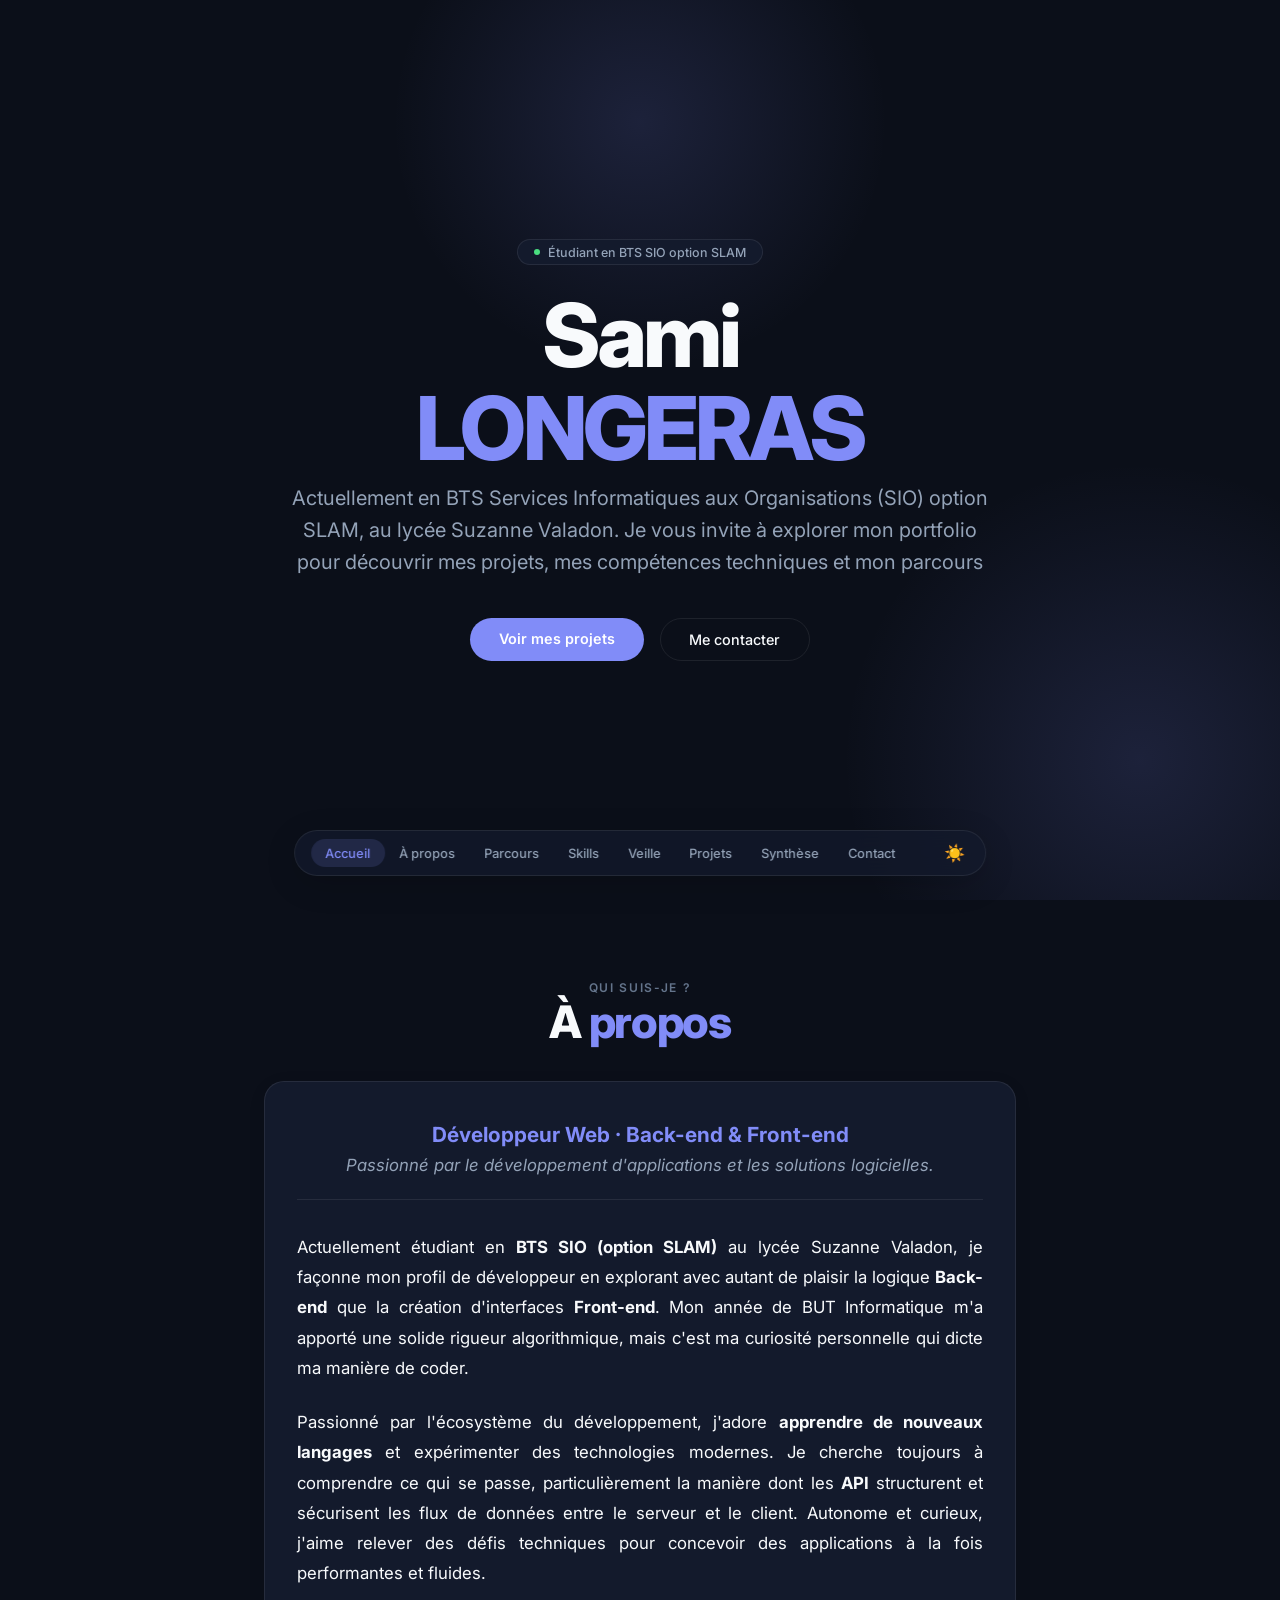
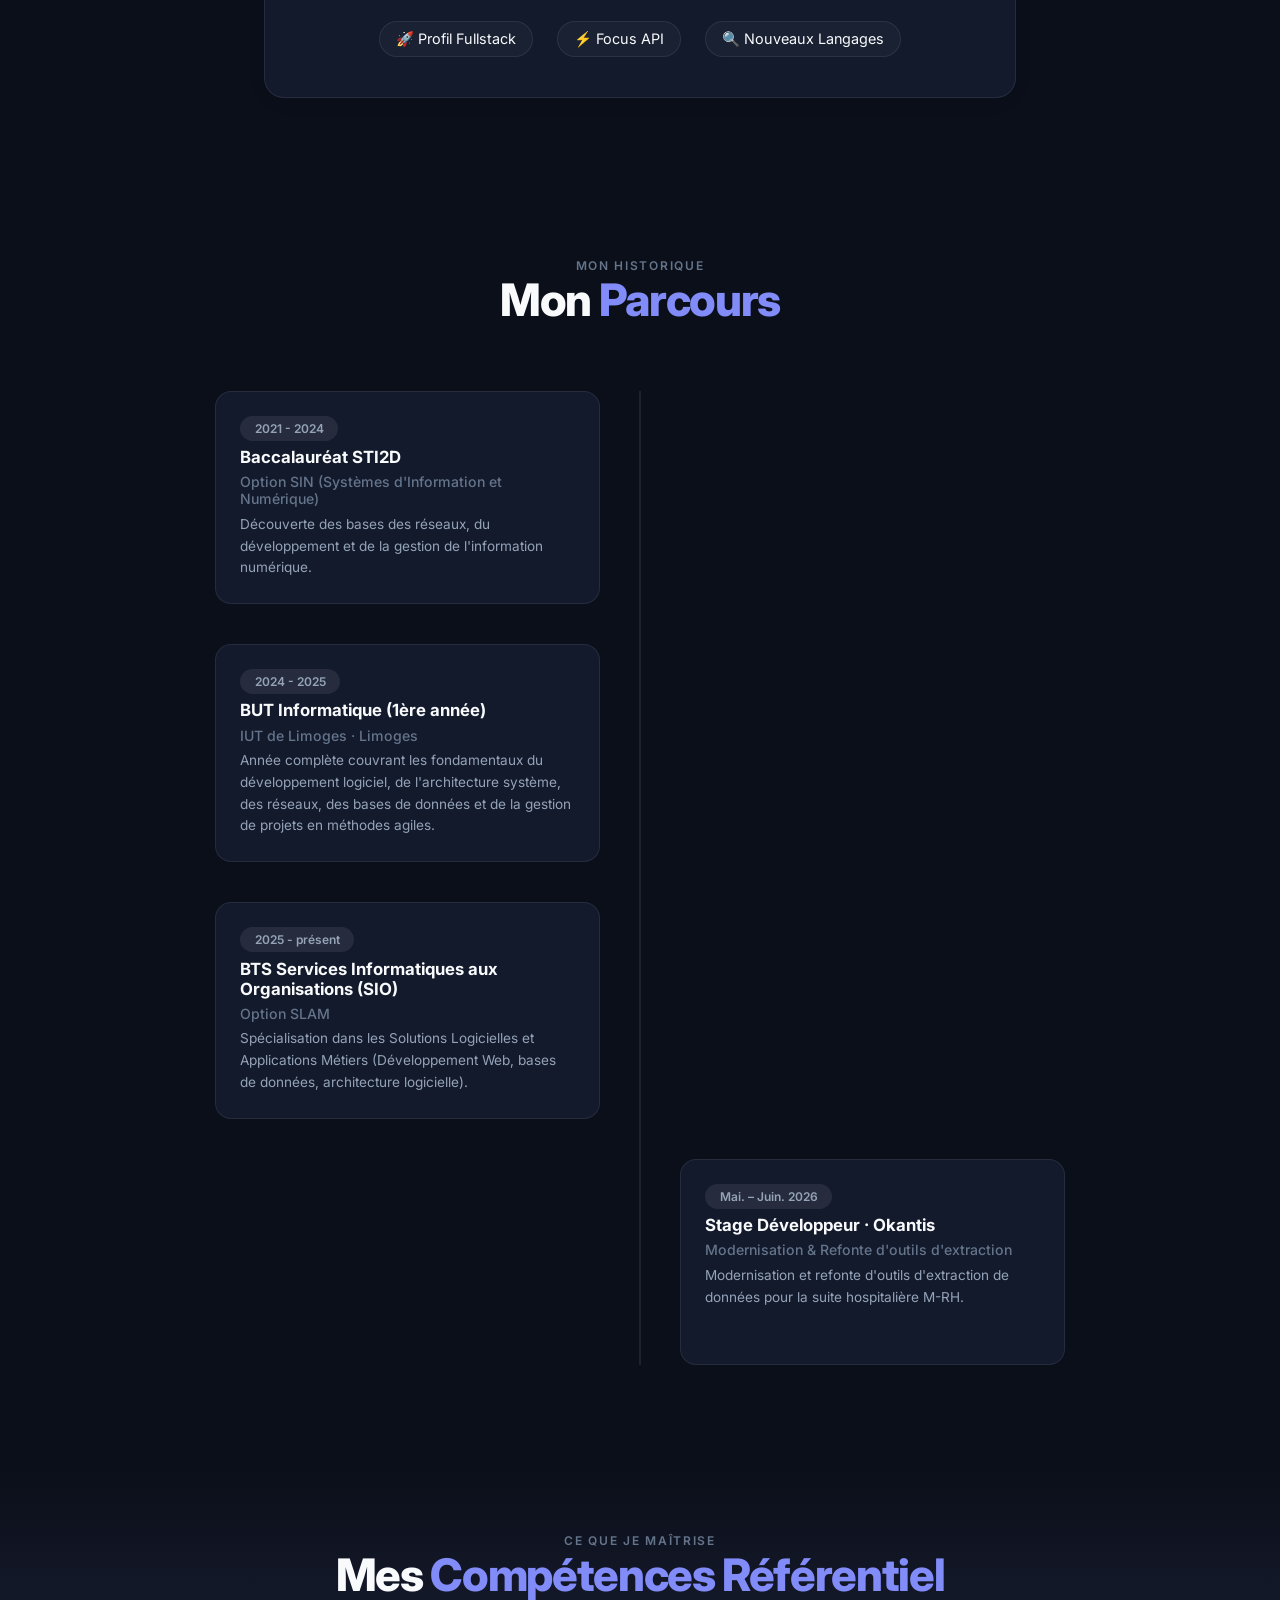
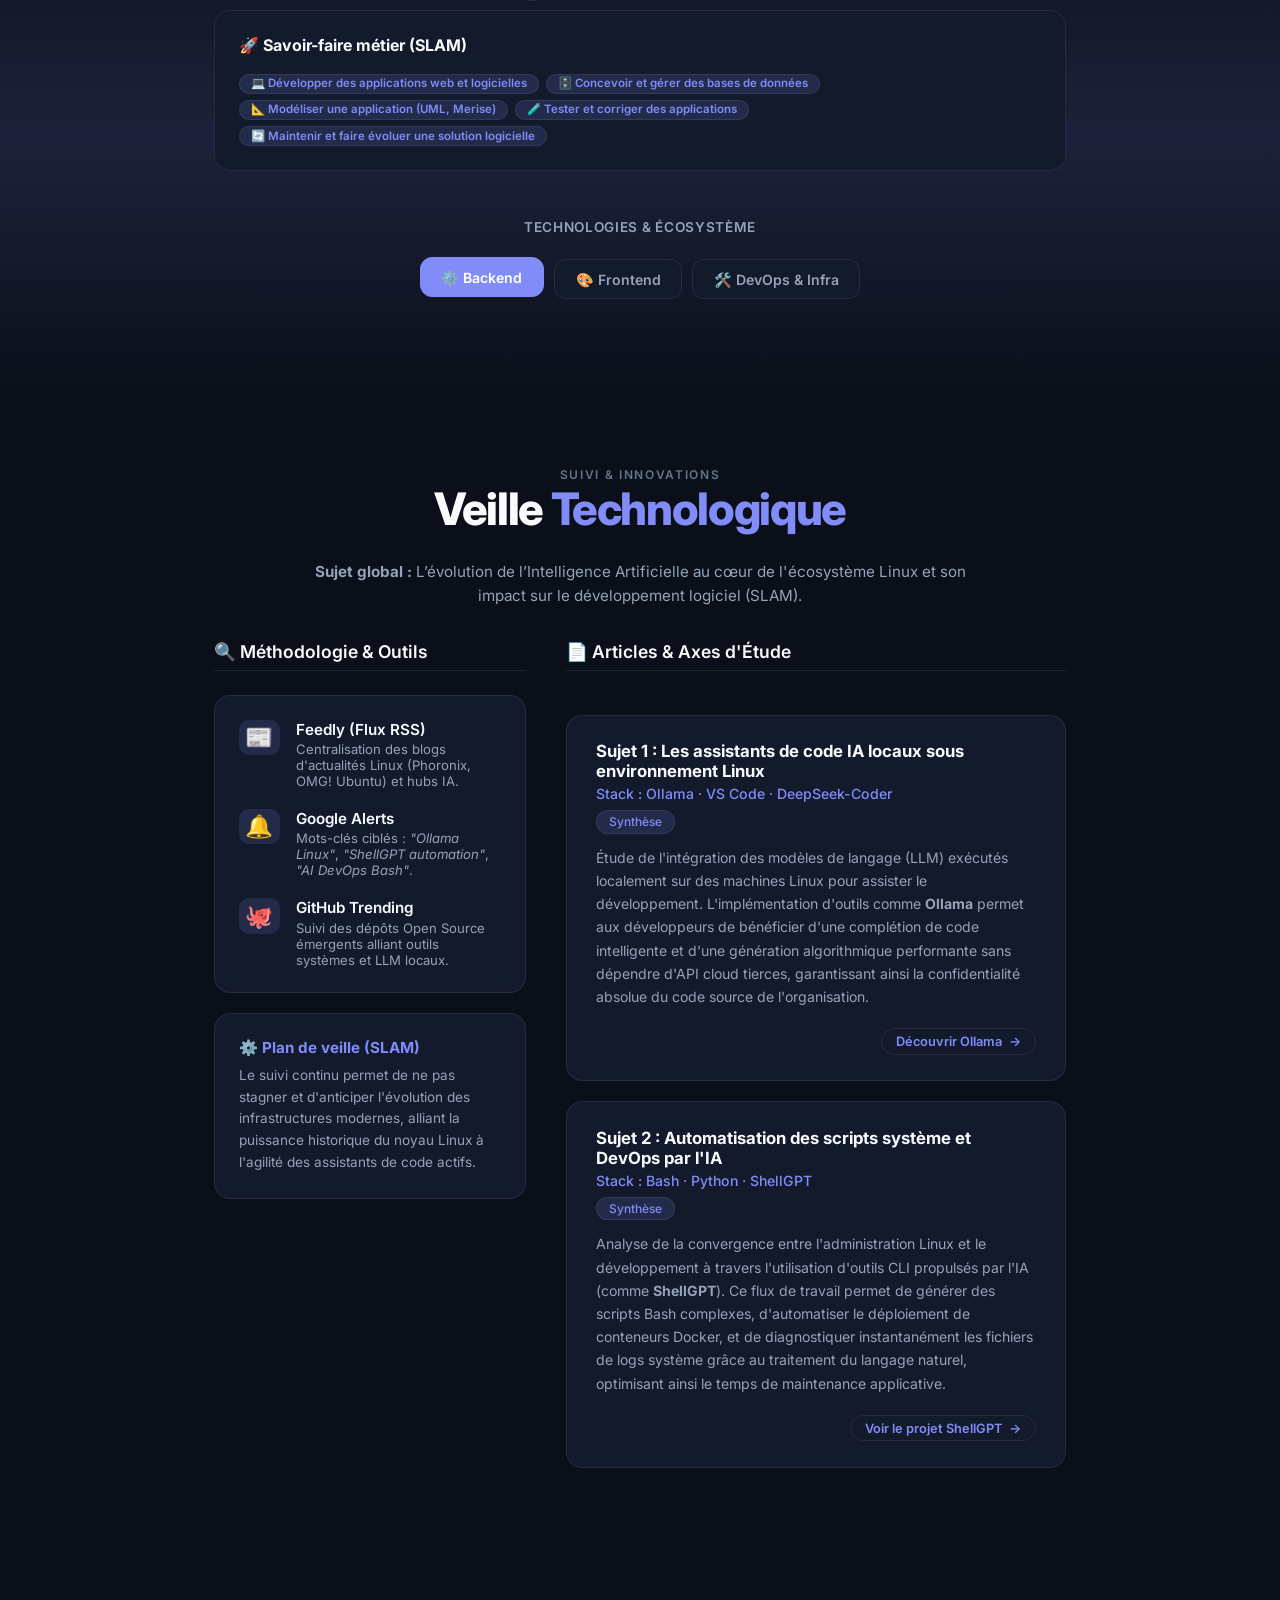
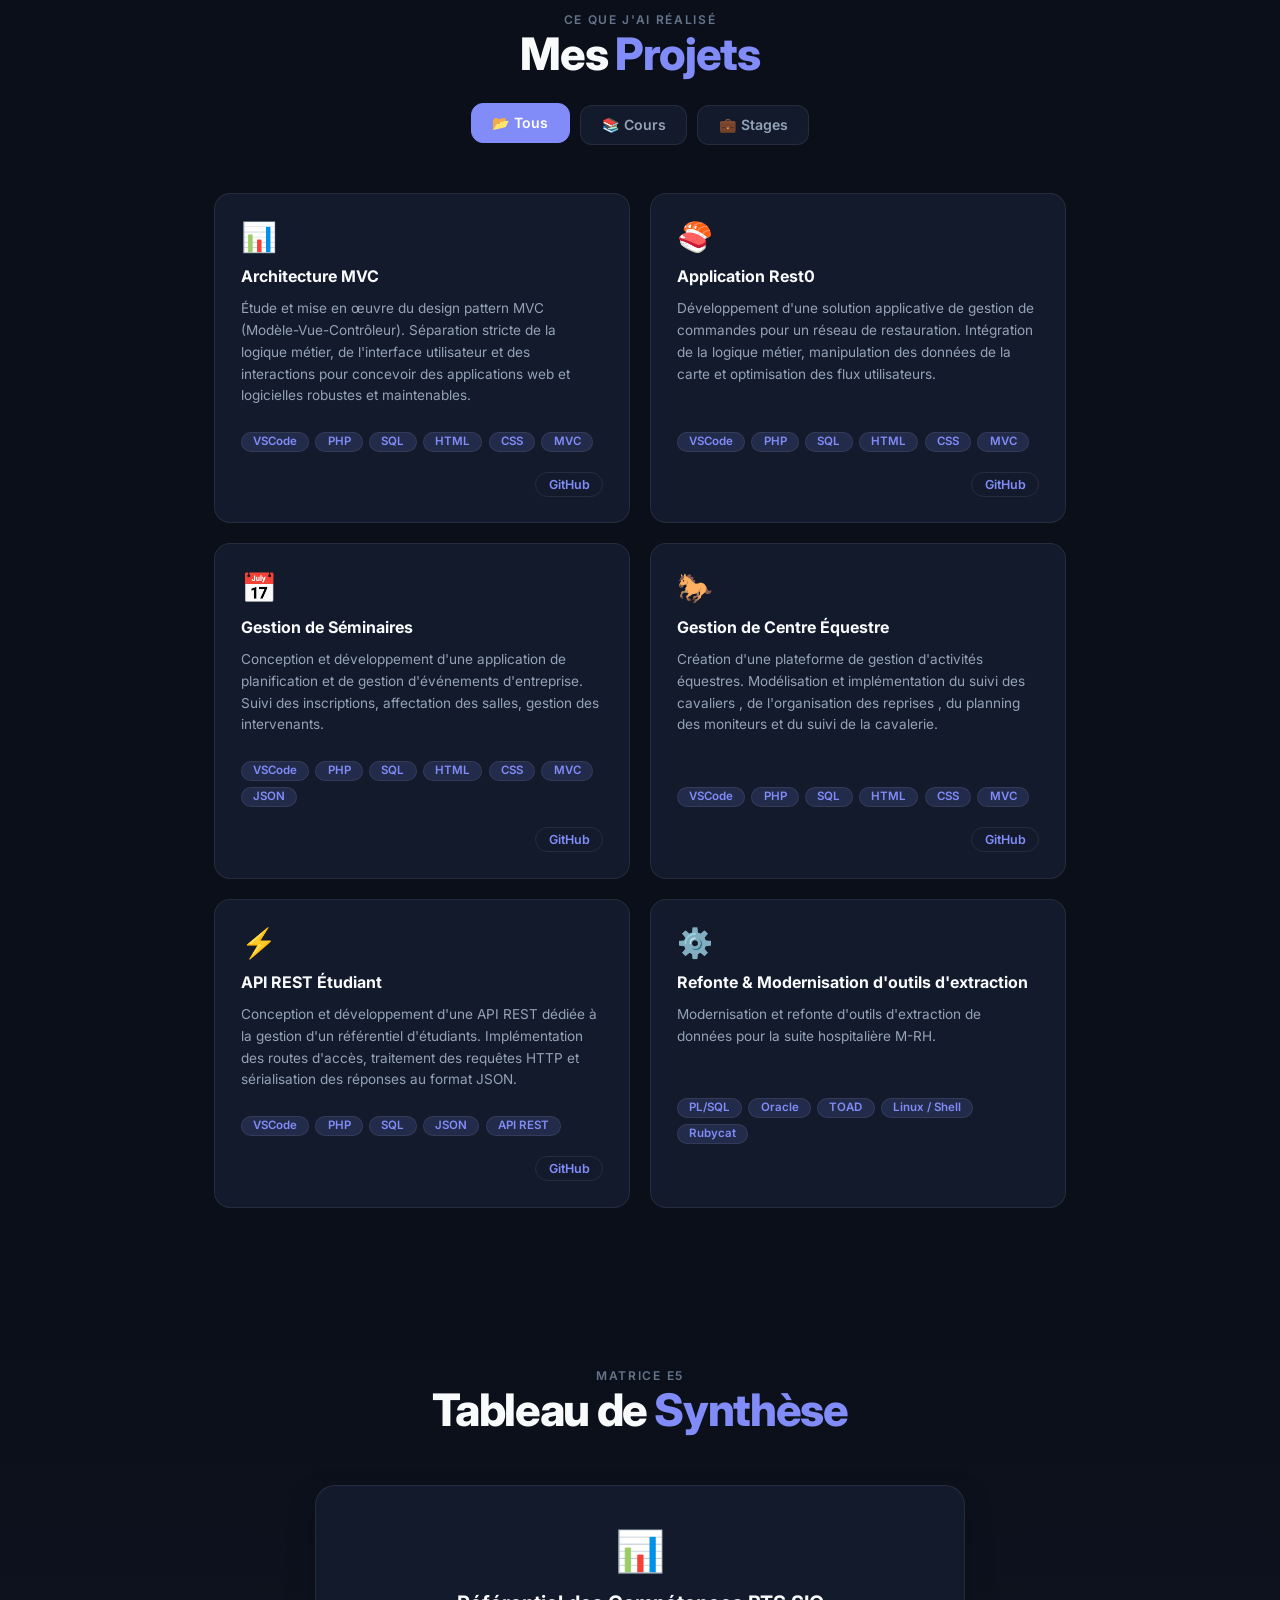
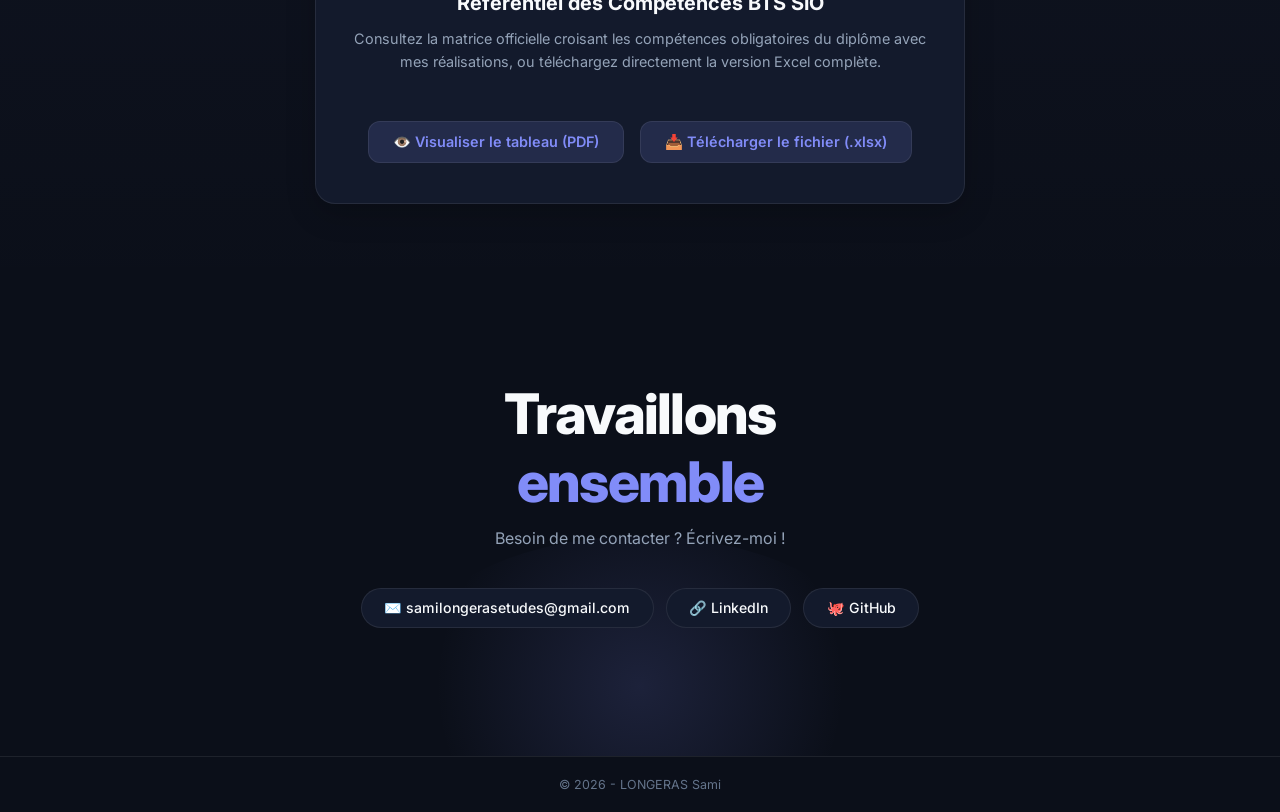
==== index.html @ f0f3eb6e "changement de l'apparence loading screen" ====
<!DOCTYPE html>
<html lang="fr">
<head>
  <meta charset="UTF-8"/>
  <meta name="viewport" content="width=device-width, initial-scale=1.0"/>
  <title>Sami LONGERAS — Portfolio</title>
  <link href="https://fonts.googleapis.com/css2?family=Inter:wght@300;400;500;600;700;800;900&display=swap" rel="stylesheet"/>
  <link rel="stylesheet" href="style.css"/>
</head>
<body>
  <div id="loading-screen">
  <div class="loader-container">
    <div class="loader-title">CHARGEMENT...</div>
    <div class="progress-bar">
      <div class="progress-fill"></div>
    </div>
  </div>
</div>

<nav id="dock">
  <a href="#accueil" class="active">Accueil</a>
  <a href="#apropos">À propos</a>
  <a href="#parcours">Parcours</a>
  <a href="#skills">Skills</a>
  <a href="#veille">Veille</a>
  <a href="#projets">Projets</a>
  <a href="#synthese">Synthèse</a>
  <a href="#contact">Contact</a>
  
  <button id="theme-toggle" onclick="toggleTheme()" title="Changer le mode de couleur">☀️</button>
</nav>

<section id="accueil">
  <div class="glow-top"></div>
  <div class="glow-bottom"></div>
  <div class="hero-inner">
    <div class="hero-badge">
      <span></span>
      Étudiant en BTS SIO option SLAM
    </div>
    <h1 class="hero-title">
      Sami<br><span class="accent">LONGERAS</span>
    </h1>
    <p class="hero-subtitle">
      Actuellement en BTS Services Informatiques aux Organisations (SIO) option SLAM, au lycée Suzanne Valadon.
      Je vous invite à explorer mon portfolio pour découvrir mes projets, mes compétences techniques et mon parcours
    </p>
    <div class="hero-btns">
      <a href="#projets" class="btn-primary">Voir mes projets</a>
      <a href="#contact" class="btn-outline">Me contacter</a>
    </div>
  </div>
</section>

<section id="apropos" class="about-section">
  <div class="max-content" style="max-width: 800px; text-align: center;"> <p class="section-eyebrow">Qui suis-je ?</p>
    <h2 class="section-heading">À <span class="accent">propos</span></h2>
    
    <div class="about-card">
      
      <div class="about-header-box">
        <h3 class="about-subtitle-main">Développeur Web · Back-end & Front-end</h3>
        <p class="about-caption">
          Passionné par le développement d'applications et les solutions logicielles.
        </p>
      </div>

      <p class="about-paragraph about-p-spacing">
        Actuellement étudiant en <strong>BTS SIO (option SLAM)</strong> au lycée Suzanne Valadon, je façonne mon profil de développeur en explorant avec autant de plaisir la logique <strong>Back-end</strong> que la création d'interfaces <strong>Front-end</strong>. Mon année de BUT Informatique m'a apporté une solide rigueur algorithmique, mais c'est ma curiosité personnelle qui dicte ma manière de coder.
      </p>
      
      <p class="about-paragraph about-p-final">
        Passionné par l'écosystème du développement, j'adore <strong>apprendre de nouveaux langages</strong> et expérimenter des technologies modernes. Je cherche toujours à comprendre ce qui se passe, particulièrement la manière dont les <strong>API</strong> structurent et sécurisent les flux de données entre le serveur et le client. Autonome et curieux, j'aime relever des défis techniques pour concevoir des applications à la fois performantes et fluides.
      </p>

      <div class="about-badge-container">
        <span class="about-custom-badge">🚀 Profil Fullstack</span>
        <span class="about-custom-badge">⚡ Focus API </span>
        <span class="about-custom-badge">🔍 Nouveaux Langages</span>
      </div>

    </div>
  </div>
</section>

<section id="parcours">
  <div class="max-content">
    <p class="section-eyebrow">Mon historique</p>
    <h2 class="section-heading">Mon <span class="accent">Parcours</span></h2>

    <div class="timeline-container">
      
      <div class="timeline-block block-scolaire">
        <div class="tl-item">
          <span class="tl-badge">2021 - 2024</span>
          <div class="tl-degree">Baccalauréat STI2D</div>
          <div class="tl-school">Option SIN (Systèmes d'Information et Numérique)</div>
          <p class="tl-desc">Découverte des bases des réseaux, du développement et de la gestion de l'information numérique.</p>
        </div>
      </div>

      <div class="timeline-block block-scolaire">
        <div class="tl-item">
          <span class="tl-badge">2024 - 2025</span>
          <div class="tl-degree">BUT Informatique (1ère année)</div>
          <div class="tl-school">IUT de Limoges · Limoges</div>
          <p class="tl-desc">Année complète couvrant les fondamentaux du développement logiciel, de l'architecture système, des réseaux, des bases de données et de la gestion de projets en méthodes agiles.</p>
        </div>
      </div>

      <div class="timeline-block block-scolaire">
        <div class="tl-item">
          <span class="tl-badge">2025 - présent</span>
          <div class="tl-degree">BTS Services Informatiques aux Organisations (SIO)</div>
          <div class="tl-school">Option SLAM</div>
          <p class="tl-desc">Spécialisation dans les Solutions Logicielles et Applications Métiers (Développement Web, bases de données, architecture logicielle).</p>
        </div>
      </div>

      <div class="timeline-block block-stage">
        <div class="tl-item" id="stage-okantis-tl">
          <span class="tl-badge">Mai. – Juin. 2026</span>
          <div class="tl-degree">Stage Développeur · Okantis</div>
          <div class="tl-school">Modernisation & Refonte d'outils d'extraction</div>
          <p class="tl-desc">Modernisation et refonte d'outils d'extraction de données pour la suite hospitalière M-RH.</p>
          <span class="tl-action-btn">Visualiser le projet <span>→</span></span>
        </div>
      </div>

    </div>
  </div>
</section>

<section id="skills">
  <div class="max-content">
    <p class="section-eyebrow">Ce que je maîtrise</p>
    <h2 class="section-heading">Mes <span class="accent">Compétences Référentiel</span></h2>

    <div style="margin-bottom: 3rem; background: var(--color-surface); border: 1px solid var(--color-border); padding: 1.5rem; border-radius: 16px;">
      <div style="font-weight: 700; font-size: 1rem; color: var(--color-text); margin-bottom: 1.2rem; display: flex; align-items: center; gap: 0.5rem;">
        🚀 Savoir-faire métier (SLAM)
      </div>
      
      <div class="tags">
        <span class="tag">💻 Développer des applications web et logicielles</span>
        <span class="tag">🗄️ Concevoir et gérer des bases de données</span>
        <span class="tag">📐 Modéliser une application (UML, Merise)</span>
        <span class="tag">🧪 Tester et corriger des applications</span>
        <span class="tag">🔄 Maintenir et faire évoluer une solution logicielle</span>
      </div>
    </div>

    <div style="text-align: center; font-weight: 600; font-size: 0.85rem; color: var(--color-text-secondary); margin-bottom: 1rem; text-transform: uppercase; letter-spacing: 0.05em;">
      Technologies & Écosystème
    </div>

    <div class="skills-tabs">
      <button class="sk-tab active" onclick="switchSkill('backend', this)">⚙️ Backend</button>
      <button class="sk-tab" onclick="switchSkill('frontend', this)">🎨 Frontend</button>
      <button class="sk-tab" onclick="switchSkill('devops', this)">🛠️ DevOps & Infra</button>
    </div>

    <div class="sk-panel active" id="sk-backend">
      <div class="sk-grid">
        <div class="sk-card">
          <div class="sk-icon">🐘</div>
          <div class="sk-name">PHP</div>
          <div class="sk-desc">Développement côté serveur, scripts web</div>
        </div>
        <div class="sk-card">
          <div class="sk-icon">☕</div>
          <div class="sk-name">Java</div>
          <div class="sk-desc">Programmation orientée objet, applications robustes</div>
        </div>
        <div class="sk-card">
          <div class="sk-icon">🐍</div>
          <div class="sk-name">Python</div>
          <div class="sk-desc">Scripts, automatisation, data</div>
        </div>
        <div class="sk-card">
          <div class="sk-icon">🟨</div>
          <div class="sk-name">JavaScript</div>
          <div class="sk-desc">Logique métier, API, Node.js</div>
        </div>
        <div class="sk-card">
          <div class="sk-icon">📋</div>
          <div class="sk-name">JSON</div>
          <div class="sk-desc">Échange de données, API REST</div>
        </div>
      </div>
    </div>

    <div class="sk-panel" id="sk-frontend">
      <div class="sk-grid">
        <div class="sk-card">
          <div class="sk-icon">🌐</div>
          <div class="sk-name">HTML</div>
          <div class="sk-desc">Structure sémantique des pages web</div>
        </div>
        <div class="sk-card">
          <div class="sk-icon">🎨</div>
          <div class="sk-name">CSS</div>
          <div class="sk-desc">Mise en page, animations, responsive</div>
        </div>
        <div class="sk-card">
          <div class="sk-icon">⚛️</div>
          <div class="sk-name">React</div>
          <div class="sk-desc">Composants, hooks, interfaces dynamiques</div>
        </div>
      </div>
    </div>

    <div class="sk-panel" id="sk-devops">
      <div class="sk-grid">
        <div class="sk-card">
          <div class="sk-icon">🐳</div>
          <div class="sk-name">Docker</div>
          <div class="sk-desc">Conteneurisation d'applications</div>
        </div>
        <div class="sk-card">
          <div class="sk-icon">🐙</div>
          <div class="sk-name">GitHub</div>
          <div class="sk-desc">Versioning, collaboration, CI/CD</div>
        </div>
        <div class="sk-card">
          <div class="sk-icon">🐧</div>
          <div class="sk-name">Linux</div>
          <div class="sk-desc">Administration système, ligne de commande</div>
        </div>
      </div>
    </div>

  </div>
</section>

<section id="veille">
  <div class="max-content">
    <p class="section-eyebrow">Suivi & Innovations</p>
    <h2 class="section-heading">Veille <span class="accent">Technologique</span></h2>
    
    <p class="veille-intro">
      <strong>Sujet global :</strong> L’évolution de l’Intelligence Artificielle au cœur de l'écosystème Linux et son impact sur le développement logiciel (SLAM). 
    </p>

    <div class="veille-grid">
      
      <div class="veille-sidebar">
        <div class="veille-col-title">🔍 Méthodologie & Outils</div>
        
        <div class="veille-tools-card">
          <div class="tools-list">
            <div class="tool-item">
              <span class="tool-icon">📰</span>
              <div>
                <div class="tool-name">Feedly (Flux RSS)</div>
                <div class="tool-sub">Centralisation des blogs d'actualités Linux (Phoronix, OMG! Ubuntu) et hubs IA.</div>
              </div>
            </div>
            <div class="tool-item">
              <span class="tool-icon">🔔</span>
              <div>
                <div class="tool-name">Google Alerts</div>
                <div class="tool-sub">Mots-clés ciblés : <em>"Ollama Linux"</em>, <em>"ShellGPT automation"</em>, <em>"AI DevOps Bash"</em>.</div>
              </div>
            </div>
            <div class="tool-item">
              <span class="tool-icon">🐙</span>
              <div>
                <div class="tool-name">GitHub Trending</div>
                <div class="tool-sub">Suivi des dépôts Open Source émergents alliant outils systèmes et LLM locaux.</div>
              </div>
            </div>
          </div>
        </div>

        <div class="veille-strategy-card">
          <div class="strategy-title">⚙️ Plan de veille (SLAM)</div>
          <p>Le suivi continu permet de ne pas stagner et d'anticiper l'évolution des infrastructures modernes, alliant la puissance historique du noyau Linux à l'agilité des assistants de code actifs.</p>
        </div>
      </div>

      <div class="veille-main-list">
        <div class="veille-col-title">📄 Articles & Axes d'Étude</div>

        <div class="veille-card visible">
          <div class="veille-header">
            <div>
              <div class="veille-topic">Sujet 1 : Les assistants de code IA locaux sous environnement Linux</div>
              <div class="veille-tools">Stack : Ollama · VS Code · DeepSeek-Coder</div>
            </div>
            <div class="veille-date">Synthèse</div>
          </div>
          <div class="veille-desc">
            Étude de l'intégration des modèles de langage (LLM) exécutés localement sur des machines Linux pour assister le développement. L'implémentation d'outils comme <strong>Ollama</strong> permet aux développeurs de bénéficier d'une complétion de code intelligente et d'une génération algorithmique performante sans dépendre d'API cloud tierces, garantissant ainsi la confidentialité absolue du code source de l'organisation.
          </div>
          <!-- 🔗 Lien pour Ollama -->
          <div class="veille-links">
            <a href="https://ollama.com/" target="_blank" rel="noopener noreferrer" class="veille-link">
              Découvrir Ollama <span>→</span>
            </a>
          </div>
        </div>

        <div class="veille-card visible">
          <div class="veille-header">
            <div>
              <div class="veille-topic">Sujet 2 : Automatisation des scripts système et DevOps par l'IA</div>
              <div class="veille-tools">Stack : Bash · Python · ShellGPT</div>
            </div>
            <div class="veille-date">Synthèse</div>
          </div>
          <div class="veille-desc">
            Analyse de la convergence entre l'administration Linux et le développement à travers l'utilisation d'outils CLI propulsés par l'IA (comme <strong>ShellGPT</strong>). Ce flux de travail permet de générer des scripts Bash complexes, d'automatiser le déploiement de conteneurs Docker, et de diagnostiquer instantanément les fichiers de logs système grâce au traitement du langage naturel, optimisant ainsi le temps de maintenance applicative.
          </div>
          <!-- 🔗 Lien pour ShellGPT -->
          <div class="veille-links">
            <a href="https://github.com/TheR1D/shell_gpt" target="_blank" rel="noopener noreferrer" class="veille-link">
              Voir le projet ShellGPT <span>→</span>
            </a>
          </div>
        </div>

      </div>

    </div>
  </div>
</section>

<section id="projets">
  <div class="max-content">
    <p class="section-eyebrow">Ce que j'ai réalisé</p>
    <h2 class="section-heading">Mes <span class="accent">Projets</span></h2>

    <div class="skills-tabs" style="margin-bottom: 2rem;">
      <button class="sk-tab active" onclick="filterProjects('all', this)">📂 Tous</button>
      <button class="sk-tab" onclick="filterProjects('cours', this)">📚 Cours</button>
      <button class="sk-tab" onclick="filterProjects('stage', this)">💼 Stages</button>
    </div>

    <div class="proj-grid">

      <div class="proj-card" id="projet-mvc" data-category="cours">
        <div class="proj-icon">📊</div>
        <div class="proj-name">Architecture MVC</div>
        <div class="proj-desc">Étude et mise en œuvre du design pattern MVC (Modèle-Vue-Contrôleur). Séparation stricte de la logique métier, de l'interface utilisateur et des interactions pour concevoir des applications web et logicielles robustes et maintenables.</div>
        
        <div class="tags">
          <span class="tag tag-static">VSCode</span>
          <span class="tag tag-static">PHP</span>
          <span class="tag tag-static">SQL</span>
          <span class="tag tag-static">HTML</span>
          <span class="tag tag-static">CSS</span>
          <span class="tag tag-static">MVC</span>
        </div>
        
        <div class="proj-links">
          <span class="view-detail-btn">Voir le détail <span>→</span></span>
          <a href="https://github.com/SLONG3RAS/ArchiMVC" target="_blank" class="proj-link">GitHub</a>
        </div>
      </div>

      <div class="proj-card" id="projet-rest0" data-category="cours">
        <div class="proj-icon">🍣</div>
        <h3 class="proj-name">Application Rest0</h3>
        <p class="proj-desc">
          Développement d'une solution applicative de gestion de commandes pour un réseau de restauration. Intégration de la logique métier, manipulation des données de la carte et optimisation des flux utilisateurs.
        </p>
        
        <div class="tags">
          <span class="tag tag-static">VSCode</span>
          <span class="tag tag-static">PHP</span>
          <span class="tag tag-static">SQL</span>
          <span class="tag tag-static">HTML</span>
          <span class="tag tag-static">CSS</span>
          <span class="tag tag-static">MVC</span>
        </div>
        
        <div class="proj-links">
          <span class="view-detail-btn">Voir le détail <span>→</span></span>
          <a href="https://github.com/SLONG3RAS/Rest0" target="_blank" class="proj-link">GitHub</a>
        </div>
      </div>

      <div class="proj-card" id="projet-seminaire" data-category="cours">
        <div class="proj-icon">📅</div>
        <h3 class="proj-name">Gestion de Séminaires</h3>
        <p class="proj-desc">
          Conception et développement d'une application de planification et de gestion d'événements d'entreprise. Suivi des inscriptions, affectation des salles, gestion des intervenants.
        </p>
        
        <div class="tags">
          <span class="tag tag-static">VSCode</span>
          <span class="tag tag-static">PHP</span>
          <span class="tag tag-static">SQL</span>
          <span class="tag tag-static">HTML</span>
          <span class="tag tag-static">CSS</span>
          <span class="tag tag-static">MVC</span>
          <span class="tag tag-static">JSON</span>
        </div>
        
        <div class="proj-links">
          <span class="view-detail-btn">Voir le détail <span>→</span></span>
          <a href="https://github.com/SLONG3RAS/Seminaire" target="_blank" class="proj-link">GitHub</a>
        </div>
      </div>

      <div class="proj-card" id="projet-equestre" data-category="cours">
        <div class="proj-icon">🐎</div>
        <h3 class="proj-name">Gestion de Centre Équestre</h3>
        <p class="proj-desc">
          Création d'une plateforme de gestion d'activités équestres. Modélisation et implémentation du suivi des cavaliers , de l'organisation des reprises , du planning des moniteurs et du suivi de la cavalerie.
        </p>
        
        <div class="tags">
          <span class="tag tag-static">VSCode</span>
          <span class="tag tag-static">PHP</span>
          <span class="tag tag-static">SQL</span>
          <span class="tag tag-static">HTML</span>
          <span class="tag tag-static">CSS</span>
          <span class="tag tag-static">MVC</span>
        </div>
        
        <div class="proj-links">
          <span class="view-detail-btn">Voir le détail <span>→</span></span>
          <a href="https://github.com/SLONG3RAS/Centre_Equestre" target="_blank" class="proj-link">GitHub</a>
        </div>
      </div>

      <div class="proj-card" id="projet-api" data-category="cours">
        <div class="proj-icon">⚡</div>
        <h3 class="proj-name">API REST Étudiant</h3>
        <p class="proj-desc">
          Conception et développement d'une API REST dédiée à la gestion d'un référentiel d'étudiants. Implémentation des routes d'accès, traitement des requêtes HTTP et sérialisation des réponses au format JSON.
        </p>
        
        <div class="tags">
          <span class="tag tag-static">VSCode</span>
          <span class="tag tag-static">PHP</span>
          <span class="tag tag-static">SQL</span>
          <span class="tag tag-static">JSON</span>
          <span class="tag tag-static">API REST</span>
        </div>
        
        <div class="proj-links">
          <span class="view-detail-btn">Voir le détail <span>→</span></span>
          <a href="https://github.com/SLONG3RAS/API_REST_ETUDIANT" target="_blank" class="proj-link">GitHub</a>
        </div>
      </div>

      <div class="proj-card" id="projet-okantis" data-category="stage">
        <div class="proj-icon">⚙️</div>
        <div class="proj-name">Refonte & Modernisation d'outils d'extraction</div>
        <div class="proj-desc">
          Modernisation et refonte d'outils d'extraction de données pour la suite hospitalière M-RH.
        </div>
        
        <div class="tags">
          <span class="tag tag-static">PL/SQL</span>
          <span class="tag tag-static">Oracle</span>
          <span class="tag tag-static">TOAD</span>
          <span class="tag tag-static">Linux / Shell</span>
          <span class="tag tag-static">Rubycat</span>
        </div>
        
        <div class="proj-links">
          <span class="view-detail-btn">
            Voir le détail <span>→</span>
          </span>
        </div>
      </div>

    </div>
  </div>
</section>

<section id="synthese" style="padding: 5rem 1.5rem 6rem; background: linear-gradient(to top, transparent, rgba(129,140,248,0.02), transparent);">
  <div class="max-content" style="text-align: center;">
    <p class="section-eyebrow">Matrice E5</p>
    <h2 class="section-heading">Tableau de <span class="accent">Synthèse</span></h2>
    
    <div style="background: var(--color-surface); border: 1px solid var(--color-border); padding: 2.5rem 1.5rem; border-radius: 20px; max-width: 650px; margin: 3rem auto 0; box-shadow: 0 10px 30px rgba(0,0,0,0.2);">
      <div style="font-size: 2.5rem; margin-bottom: 1rem;">📊</div>
      <h3 style="font-size: 1.25rem; font-weight: 700; color: var(--color-text); margin-bottom: 0.75rem;">Référentiel des Compétences BTS SIO</h3>
      <p style="font-size: 0.9rem; color: var(--color-text-secondary); line-height: 1.6; margin-bottom: 2rem;">
        Consultez la matrice officielle croisant les compétences obligatoires du diplôme avec mes réalisations, ou téléchargez directement la version Excel complète.
      </p>
      
      <div style="display: flex; gap: 1rem; justify-content: center; flex-wrap: wrap;">
        <button onclick="openSyntheseModal()" class="btn-doc-trigger" style="font-size: 0.9rem; padding: 0.7rem 1.5rem; border-radius: 12px; cursor: pointer;">
          👁️ Visualiser le tableau (PDF)
        </button>

        <a href="docs/tableau_de_synthese.xlsx" download="Tableau_de_synthese_E5_Sami_Longeras.xlsx" class="btn-doc-trigger" style="font-size: 0.9rem; padding: 0.7rem 1.5rem; border-radius: 12px; text-decoration: none; display: inline-flex; align-items: center; gap: 0.5rem; justify-content: center;">
          📥 Télécharger le fichier (.xlsx)
        </a>
      </div>
    </div>
  </div>
</section>

<section id="contact">
  <div class="contact-glow"></div>
  <div class="contact-inner">
    <h2 class="contact-title">Travaillons<br><span class="accent">ensemble</span></h2>
    <p class="contact-sub">Besoin de me contacter ? Écrivez-moi !</p>
    <div class="contact-links">
      <a href="mailto:samilongerasetudes@gmail.com" class="contact-link">✉️ samilongerasetudes@gmail.com</a>
      <a href="https://linkedin.com/in/[profil]" target="_blank" class="contact-link">🔗 LinkedIn</a>
      <a href="https://github.com/SLONG3RAS" target="_blank" class="contact-link">🐙 GitHub</a>
    </div>
  </div>
</section>

<footer>
  © 2026 - LONGERAS Sami
</footer>

<div id="docModal" class="modal-overlay">
  <div class="modal-container" style="max-width: 900px; width: 95%; height: 90vh; display: flex; flex-direction: column;">
    <div class="modal-header">
      <h3 id="modal-project-title">Documentation Technique</h3>
      <button class="modal-close" onclick="closeModal()">&times;</button>
    </div>
    <div class="modal-body" style="padding: 1.5rem; flex: 1; overflow-y: auto; display: flex; flex-direction: column; gap: 2rem;">
      
      <div>
        <h4 style="color: var(--color-accent); font-size: 1.1rem; margin-bottom: 0.5rem; display: flex; align-items: center; gap: 0.5rem;">🔍 Aperçu du projet</h4>
        <div style="background: rgba(255, 255, 255, 0.03); padding: 1.2rem; border-radius: 8px; border: 1px solid var(--color-border);">
          <p id="modal-project-desc" style="color: var(--color-text); line-height: 1.6; font-size: 0.95rem; margin: 0;"></p>
        </div>
      </div>

      <div style="flex: 1; display: flex; flex-direction: column; min-height: 450px;">
        <h4 style="color: var(--color-accent); font-size: 1.1rem; margin-bottom: 0.5rem; display: flex; align-items: center; gap: 0.5rem;">📄 Documentation Technique</h4>
        <div style="flex: 1; border-radius: 8px; overflow: hidden; border: 1px solid var(--color-border);">
          <iframe 
            id="modal-project-iframe"
            src="" 
            width="100%" 
            height="100%" 
            style="border: none; background: #fff;"
            title="Documentation Technique">
          </iframe>
        </div>
      </div>

    </div>
  </div>
</div>

<div id="syntheseModal" class="modal-overlay">
  <div class="modal-container" style="max-width: 1000px; width: 95%; height: 90vh; display: flex; flex-direction: column;">
    <div class="modal-header">
      <h3>Tableau de Synthèse des Compétences — Épreuve E5</h3>
      <button class="modal-close" onclick="closeSyntheseModal()">&times;</button>
    </div>
    <div class="modal-body" style="padding: 1rem; flex: 1; overflow-y: auto;">
      <div style="width: 100%; height: 100%; border-radius: 8px; overflow: hidden;">
        <iframe 
          src="docs/tableau_de_synthese.pdf" 
          width="100%" 
          height="100%" 
          style="border: none; background: #fff;"
          title="Tableau de synthèse SIO">
        </iframe>
      </div>
    </div>
  </div>
</div>

<script>
  // ── Base de données dynamique des projets ──
  const projetsData = {
    'projet-okantis': {
      title: "Modernisation & Refonte — Okantis",
      desc: "Dans le cadre de mon BTS SIO, j'ai réalisé la modernisation et la refonte d'outils d'extraction pour la suite hospitalière M-RH. J'ai migré des scripts Shell Linux historiques vers des packages PL/SQL Oracle natifs (PCK_ANU_BRIVE) afin d'optimiser la sécurité, la performance (via UTL_FILE) et la maintenance. J'ai ensuite fait évoluer la solution vers une architecture générique multi-établissements (PCK_ANU_GENERIQUE).",
      pdf: "docs/documentation_technique_okantis_v24.pdf"
    },
    'projet-mvc': {
      title: "Architecture MVC — Design Pattern",
      desc: "Étude et mise en œuvre pratique du modèle MVC. Séparation de la persistance des données, des vues générées et des routeurs logiques pour garantir la scalabilité d'une application.",
      pdf: "docs/doc_technique_mvc.pdf"
    },
    'projet-rest0': {
      title: "Application Rest0 — Chaîne de Restauration",
      desc: "Application de prise de commande et gestion de menus. Gestion des rôles, persistance CRUD dans une base de données MySQL et ergonomie de l'interface.",
      pdf: "docs/doc_technique_rest0.pdf"
    },
    'projet-seminaire': {
      title: "Gestion de Séminaires — Planification",
      desc: "Système complet de planification événementielle. Suivi dynamique des inscriptions, contrôle des chevauchements d'horaires et affectation automatisée des ressources physiques (salles).",
      pdf: "docs/doc_technique_seminaire.pdf"
    },
    'projet-equestre': {
      title: "Gestion de Centre Équestre — Plateforme Métier",
      desc: "Conception de base de données relationnelle complexe et interface de suivi pour les moniteurs, cavaliers et planning de la cavalerie.",
      pdf: "docs/doc_technique_centre_equestre.pdf"
    },
    'projet-api': {
      title: "API REST Étudiant — Architecture Back-end",
      desc: "Conception complète d'un service d'API web. Traitement normé des requêtes HTTP (GET, POST, PUT, DELETE), renvoi systématique des headers et payloads JSON.",
      pdf: "docs/doc_technique_api_rest.pdf"
    }
  };

  // ── Gestion du Switch Mode Sombre / Mode Clair ──
  function toggleTheme() {
    const currentTheme = document.documentElement.getAttribute('data-theme');
    const button = document.getElementById('theme-toggle');
    
    if (currentTheme === 'light') {
      document.documentElement.removeAttribute('data-theme');
      button.innerHTML = '☀️';
      localStorage.setItem('theme', 'dark');
    } else {
      document.documentElement.setAttribute('data-theme', 'light');
      button.innerHTML = '🌙';
      localStorage.setItem('theme', 'light');
    }
  }

  // Appliquer le thème sauvegardé au démarrage
  document.addEventListener('DOMContentLoaded', () => {
    const savedTheme = localStorage.getItem('theme');
    const button = document.getElementById('theme-toggle');
    if (savedTheme === 'light') {
      document.documentElement.setAttribute('data-theme', 'light');
      button.innerHTML = '🌙';
    } else {
      button.innerHTML = '☀️';
    }
  });

  // ── Filtrage dynamique des projets ──
  function filterProjects(category, btn) {
    if (btn) {
      btn.parentElement.querySelectorAll('.sk-tab').forEach(b => b.classList.remove('active'));
      btn.classList.add('active');
    }

    document.querySelectorAll('.proj-card').forEach(card => {
      if (category === 'all' || card.getAttribute('data-category') === category) {
        card.style.display = 'flex';
      } else {
        card.style.display = 'none';
      }
    });
  }

  // ── Écouteur global pour ouvrir la bonne modale selon la carte cliquée ──
  document.querySelectorAll('.proj-card').forEach(card => {
    card.addEventListener('click', function(e) {
      if (e.target.classList.contains('proj-link')) return;

      const idProjet = this.id;
      if (projetsData[idProjet]) {
        document.getElementById('modal-project-title').innerText = projetsData[idProjet].title;
        document.getElementById('modal-project-desc').innerHTML = projetsData[idProjet].desc;
        document.getElementById('modal-project-iframe').src = projetsData[idProjet].pdf;
        openModal();
      }
    });
  });

  // ── Gère le clic depuis le parcours : amène au projet PUIS l'ouvre ──
  const stageTimelineItem = document.getElementById('stage-okantis-tl');
  
  if (stageTimelineItem) {
    stageTimelineItem.addEventListener('click', function() {
      // 1. Affiche tous les projets pour être sûr que la carte Okantis est visible
      const tabTous = document.querySelector('.skills-tabs button[onclick*="all"]');
      if (tabTous) filterProjects('all', tabTous);

      // 2. Cible la carte du projet Okantis dans la grille
      const targetCard = document.getElementById('projet-okantis');
      if (targetCard) {
        // Scroll fluide vers la carte
        targetCard.scrollIntoView({ behavior: 'smooth', block: 'center' });
        
        // Attend la fin du scroll pour ouvrir la modale avec les bonnes infos
        let isScrolling;
        function checkScrollEnd() {
          window.clearTimeout(isScrolling);
          isScrolling = setTimeout(function() {
            window.removeEventListener('scroll', checkScrollEnd);
            document.getElementById('modal-project-title').innerText = projetsData['projet-okantis'].title;
            document.getElementById('modal-project-desc').innerHTML = projetsData['projet-okantis'].desc;
            document.getElementById('modal-project-iframe').src = projetsData['projet-okantis'].pdf;
            openModal(); 
          }, 100);
        }
        window.addEventListener('scroll', checkScrollEnd);
      }
    });
  }

  // ── Skills tabs ──
  function switchSkill(cat, btn) {
    document.querySelectorAll('.sk-panel').forEach(p => p.classList.remove('active'));
    document.querySelectorAll('.sk-tab').forEach(b => b.classList.remove('active'));
    document.getElementById('sk-' + cat).classList.add('active');
    btn.classList.add('active');
  }

  // ── Active nav on scroll ──
  const sections = document.querySelectorAll('section[id]');
  const navLinks = document.querySelectorAll('#dock a');
  const observer = new IntersectionObserver((entries) => {
    entries.forEach(e => {
      if (e.isIntersecting) {
        navLinks.forEach(l => l.classList.remove('active'));
        const link = document.querySelector(`#dock a[href="#${e.target.id}"]`);
        if (link) link.classList.add('active');
      }
    });
  }, { threshold: 0.4 });
  sections.forEach(s => observer.observe(s));

  // ── Reveal on scroll ──
  const revealEls = document.querySelectorAll('.tl-item, .veille-card, .proj-card');
  const revealObs = new IntersectionObserver((entries) => {
    entries.forEach((e) => {
      if (e.isIntersecting) {
        e.target.classList.add('visible');
        revealObs.unobserve(e.target);
      }
    });
  }, { threshold: 0.05 });
  revealEls.forEach(el => revealObs.observe(el));

  // ── Modales Open / Close ──
  function openModal() {
    document.getElementById('docModal').classList.add('active');
    document.body.style.overflow = 'hidden';
  }
  function closeModal() {
    document.getElementById('docModal').classList.remove('active');
    document.getElementById('modal-project-iframe').src = ""; // Stop le PDF en tâche de fond
    document.body.style.overflow = '';
  }
  function openSyntheseModal() {
    document.getElementById('syntheseModal').classList.add('active');
    document.body.style.overflow = 'hidden';
  }
  function closeSyntheseModal() {
    document.getElementById('syntheseModal').classList.remove('active');
    document.body.style.overflow = '';
  }

  window.onclick = function(event) {
    if (event.target === document.getElementById('docModal')) closeModal();
    if (event.target === document.getElementById('syntheseModal')) closeSyntheseModal();
  }

  window.addEventListener('load', () => {
  const loader = document.getElementById('loading-screen');
  loader.classList.add('fade-out');
  });
</script>
</body>
</html>
---- style.css ----
/* ── VARIABLES & THEMES ── */
/* ==========================================================================
   THÈME PAR DÉFAUT : SOMBRE (Dark Mode)
   ========================================================================== */
:root {
  --color-bg: #0b0f19;                  
  --color-surface: #131a2c;             
  --color-border: rgba(255, 255, 255, 0.08);
  --color-text: #f8fafc;                
  --color-text-secondary: #94a3b8;      
  --color-text-muted: #64748b;          
  
  /* Ton violet d'origine pour le mode sombre */
  --color-accent: #818cf8;              
  --color-accent-glow: rgba(129, 140, 248, 0.15); 
  
  --color-dock-bg: rgba(19, 26, 44, 0.75);
  --color-dock-border: rgba(255, 255, 255, 0.08);
  --color-iframe-bg: #1e1e2e;
}

/* ==========================================================================
   THÈME CLAIR (Light Mode) - Déclenché par le JavaScript
   ========================================================================== */
html[data-theme="light"] {
  --color-bg: #f1f5f9;                  
  --color-surface: #ffffff;             
  --color-border: rgba(0, 0, 0, 0.08);
  --color-text: #0f172a;                
  --color-text-secondary: #475569;      
  --color-text-muted: #64748b;          
  
  /* ICI : Le passage au VERT pour le mode clair 🟢 */
  --color-accent: #059669;              /* Un beau vert émeraude, très lisible sur fond blanc */
  --color-accent-glow: rgba(5, 150, 105, 0.1); /* La lueur de fond en vert translucide */
  
  --color-dock-bg: rgba(255, 255, 255, 0.8);
  --color-dock-border: rgba(0, 0, 0, 0.06);
  --color-iframe-bg: #ffffff;
}

/* ── RESET ── */
*, *::before, *::after { box-sizing: border-box; margin: 0; padding: 0; }
html { scroll-behavior: smooth; }
body {
  background: var(--color-bg);
  color: var(--color-text);
  font-family: 'Inter', sans-serif;
  overflow-x: hidden;
  min-height: 100vh;
  transition: background-color 0.3s ease, color 0.3s ease;
}

/* ── SCROLLBAR ── */
::-webkit-scrollbar { width: 5px; }
::-webkit-scrollbar-track { background: var(--color-bg); }
::-webkit-scrollbar-thumb { background: var(--color-surface); border-radius: 999px; }

/* ── NAV DOCK ── */
nav {
  position: fixed;
  bottom: 1.5rem;
  left: 50%;
  transform: translateX(-50%);
  z-index: 50;
  display: flex;
  align-items: center;
  gap: 0;
  background: var(--color-dock-bg);
  border: 1px solid var(--color-dock-border);
  border-radius: 999px;
  padding: 0.5rem 1rem;
  backdrop-filter: blur(16px);
  box-shadow: 0 8px 32px rgba(0,0,0,0.15);
  transition: background-color 0.3s, border-color 0.3s;
}
nav a {
  color: var(--color-text-secondary);
  text-decoration: none;
  font-size: 0.8rem;
  font-weight: 500;
  padding: 0.4rem 0.9rem;
  border-radius: 999px;
  transition: color .2s, background .2s;
  white-space: nowrap;
}
nav a:hover { color: var(--color-text); background: var(--color-accent-glow); }
nav a.active { color: var(--color-accent); background: var(--color-accent-glow); }

/* ── BOUTON SWITCH THÈME DANS LE DOCK ── */
#theme-toggle {
  margin-left: 2rem; 
  background: transparent;
  border: none;
  color: var(--color-text);
  font-size: 1.05rem;
  cursor: pointer;
  display: inline-flex;
  align-items: center;
  justify-content: center;
  transition: transform 0.2s cubic-bezier(0.175, 0.885, 0.32, 1.275), color 0.3s;
  padding: 0.2rem;
}
#theme-toggle:hover {
  transform: scale(1.2) rotate(15deg);
}
#theme-toggle:active {
  transform: scale(0.9);
}

/* ── SECTIONS COMMON ── */
section { position: relative; }
.max-content { max-width: 900px; margin: 0 auto; padding: 0 1.5rem; }

/* ── SECTION HEADINGS ── */
.section-eyebrow {
  text-align: center;
  font-size: 0.75rem;
  font-weight: 600;
  text-transform: uppercase;
  letter-spacing: 0.14em;
  color: var(--color-text-muted);
  transition: color 0.3s;
}
.section-heading {
  text-align: center;
  font-size: clamp(1.8rem, 4vw, 2.8rem);
  font-weight: 800;
  letter-spacing: -0.03em;
  color: var(--color-text);
  margin-bottom: 0.5rem;
  transition: color 0.3s;
}
.section-heading .accent { color: var(--color-accent); }

/* ── ACCUEIL ── */
#accueil {
  min-height: 100vh;
  display: flex;
  align-items: center;
  justify-content: center;
  text-align: center;
  padding: 0 1.5rem;
  overflow: hidden;
}
.glow-top {
  position: absolute;
  top: -8rem;
  left: 50%;
  transform: translateX(-50%);
  width: 500px; height: 500px;
  border-radius: 50%;
  background: radial-gradient(circle, var(--color-accent-glow) 0%, transparent 70%);
  pointer-events: none;
}
.glow-bottom {
  position: absolute;
  bottom: -10rem;
  right: -10rem;
  width: 600px; height: 600px;
  border-radius: 50%;
  background: radial-gradient(circle, var(--color-accent-glow) 0%, transparent 70%);
  pointer-events: none;
}
.hero-inner { position: relative; z-index: 10; max-width: 700px; }
.hero-badge {
  display: inline-flex;
  align-items: center;
  gap: 0.5rem;
  border: 1px solid var(--color-border);
  border-radius: 999px;
  padding: 0.3rem 1rem;
  font-size: 0.78rem;
  font-weight: 500;
  color: var(--color-text-secondary);
  margin-bottom: 1.5rem;
  background: var(--color-surface);
  transition: background-color 0.3s, border-color 0.3s, color 0.3s;
}
.hero-badge span {
  width: 6px; height: 6px;
  background: #4ade80;
  border-radius: 50%;
  display: inline-block;
  animation: pulse 2s infinite;
}
@keyframes pulse { 0%,100%{opacity:1} 50%{opacity:.4} }
.hero-title {
  font-size: clamp(2.8rem, 7vw, 5.5rem);
  font-weight: 800;
  letter-spacing: -0.04em;
  line-height: 1.05;
  color: var(--color-text);
  margin-bottom: 0.5rem;
  transition: color 0.3s;
}
.hero-title .accent { color: var(--color-accent); }
.hero-subtitle {
  font-size: clamp(1rem, 2.5vw, 1.25rem);
  color: var(--color-text-secondary);
  font-weight: 400;
  margin-bottom: 2.5rem;
  line-height: 1.6;
  transition: color 0.3s;
}
.hero-btns { display: flex; gap: 1rem; justify-content: center; flex-wrap: wrap; }
.btn-primary {
  background: var(--color-accent);
  color: #fff;
  border: none;
  border-radius: 999px;
  padding: 0.75rem 1.8rem;
  font-size: 0.9rem;
  font-weight: 600;
  cursor: pointer;
  text-decoration: none;
  font-family: inherit;
  transition: opacity .2s, transform .15s, background-color 0.3s;
}
.btn-primary:hover { opacity: 0.85; transform: translateY(-2px); }
.btn-outline {
  background: transparent;
  color: var(--color-text);
  border: 1px solid var(--color-border);
  border-radius: 999px;
  padding: 0.75rem 1.8rem;
  font-size: 0.9rem;
  font-weight: 500;
  cursor: pointer;
  text-decoration: none;
  font-family: inherit;
  transition: border-color .2s, transform .15s, color 0.3s, background-color 0.3s;
}
.btn-outline:hover { border-color: var(--color-accent); transform: translateY(-2px); color: var(--color-accent); }

/* ── À PROPOS ── */
.about-section {
  padding: 5rem 1.5rem;
}
.about-card {
  background: var(--color-surface);
  border: 1px solid var(--color-border);
  padding: 2.5rem 2rem;
  border-radius: 20px;
  box-shadow: 0 4px 20px rgba(0, 0, 0, 0.05);
  margin-top: 2rem;
  transition: background-color 0.3s, border-color 0.3s;
}
.about-header-box {
  margin-bottom: 2rem;
  border-bottom: 1px solid var(--color-border);
  padding-bottom: 1.5rem;
  transition: border-color 0.3s;
}
.about-subtitle-main {
  font-size: 1.3rem;
  color: var(--color-accent);
  margin-bottom: 0.5rem;
  transition: color 0.3s;
}
.about-caption {
  font-size: 1.05rem;
  color: var(--color-text-secondary);
  margin: 0;
  font-style: italic;
  transition: color 0.3s;
}
.about-paragraph {
  font-size: 1.05rem;
  color: var(--color-text);
  line-height: 1.8;
  text-align: justify;
  transition: color 0.3s;
}
.about-p-spacing {
  margin-bottom: 1.5rem;
}
.about-p-final {
  margin-bottom: 2rem;
}
.about-badge-container {
  display: flex;
  gap: 1.5rem;
  justify-content: center;
  flex-wrap: wrap;
}
.about-custom-badge {
  background: rgba(255, 255, 255, 0.03);
  border: 1px solid var(--color-border);
  padding: 0.5rem 1rem;
  border-radius: 30px;
  font-size: 0.9rem;
  color: var(--color-text);
  transition: background-color 0.3s, border-color 0.3s, color 0.3s, transform 0.2s;
  cursor: default;
}
.about-custom-badge:hover {
  border-color: var(--color-accent);
  transform: translateY(-2px);
}

/* ── PARCOURS (TIMELINE CENTRALE ASYMÉTRIQUE) ── */
#parcours { 
  padding: 5rem 1.5rem 4rem; 
}
.timeline-container {
  position: relative;
  max-width: 850px;
  margin: 4rem auto 0 auto;
}
.timeline-container::before {
  content: '';
  position: absolute;
  top: 0;
  bottom: 0;
  left: 50%;
  width: 2px;
  background: var(--color-border);
  transform: translateX(-50%);
  transition: background-color 0.3s;
}
.timeline-block {
  position: relative;
  width: 50%;
  margin-bottom: 2.5rem;
}
.block-scolaire {
  left: 0;
  padding-right: 2.5rem;
}
.block-stage {
  left: 50%;
  padding-left: 2.5rem;
}
.block-stage .tl-item {
  position: relative;
  cursor: pointer;
}
.tl-item {
  background: var(--color-surface);
  border: 1px solid var(--color-border);
  border-radius: 16px;
  padding: 1.5rem;
  display: flex;
  flex-direction: column;
  gap: 0.4rem;
  transition: border-color .25s, transform .25s, background-color 0.3s;
  opacity: 0;
  transform: translateY(20px);
}
.tl-item.visible { 
  opacity: 1; 
  transform: translateY(0); 
  transition: opacity .5s ease, transform .5s ease, border-color .25s, background-color 0.3s; 
}
.tl-item:hover { 
  border-color: var(--color-accent); 
  transform: translateY(-3px); 
}
.tl-degree { 
  font-weight: 700; 
  font-size: 1.05rem; 
  color: var(--color-text); 
  transition: color 0.3s; 
}
.tl-school { 
  font-size: 0.88rem; 
  color: var(--color-text-muted); 
  font-weight: 500; 
  transition: color 0.3s; 
}
.tl-desc { 
  font-size: 0.85rem; 
  color: var(--color-text-secondary); 
  line-height: 1.6; 
  transition: color 0.3s; 
}
.tl-action-btn {
  color: var(--color-accent);
  text-decoration: none;
  font-weight: 600;
  font-size: 0.88rem;
  display: inline-flex;
  align-items: center;
  gap: 0.4rem;
  margin-top: 0.5rem;
  align-self: flex-start;
  opacity: 0;
  visibility: hidden;
  transform: translateX(-5px); 
  transition: opacity 0.25s ease, transform 0.25s ease, visibility 0.25s ease, color 0.3s;
}
.tl-action-btn::after {
  content: "";
  position: absolute;
  top: 0; left: 0; right: 0; bottom: 0;
  z-index: 1;
}
.tl-item:hover .tl-action-btn { 
  opacity: 1; 
  visibility: visible; 
  transform: translateX(0); 
}
.tl-item:hover .tl-action-btn span { 
  transform: translateX(4px); 
}
.tl-action-btn span { 
  transition: transform 0.2s ease; 
  display: inline-block;
}
.tl-badge {
  background: var(--color-border);
  border: 1px solid transparent;
  color: var(--color-text-secondary);
  border-radius: 999px;
  font-size: 0.75rem;
  font-weight: 600;
  padding: 0.25rem 0.85rem;
  white-space: nowrap;
  align-self: flex-start;
  transition: all 0.3s ease;
  text-decoration: none;
  position: relative;
  z-index: 2;
}
.tl-badge.badge-pro {
  background: var(--color-accent-glow);
  border: 1px solid var(--color-border);
  color: var(--color-accent);
}
.tl-item:hover .tl-badge.badge-pro {
  border-color: var(--color-accent);
}

/* ── POPUP / MODAL STRUCTURE ── */
.modal-overlay {
  position: fixed;
  top: 0; left: 0;
  width: 100%; height: 100%;
  background: rgba(5, 5, 8, 0.85);
  backdrop-filter: blur(8px);
  z-index: 100;
  display: flex;
  align-items: center;
  justify-content: center;
  opacity: 0;
  pointer-events: none;
  transition: opacity 0.3s ease;
}
.modal-overlay.active { opacity: 1; pointer-events: auto; }
.modal-container {
  background: var(--color-surface);
  border: 1px solid var(--color-border);
  border-radius: 20px;
  width: 90%;
  max-width: 680px;
  max-height: 85vh;
  display: flex;
  flex-direction: column;
  box-shadow: 0 20px 50px rgba(0, 0, 0, 0.3);
  transform: translateY(20px);
  transition: transform 0.3s ease, background-color 0.3s, border-color 0.3s;
}
.modal-overlay.active .modal-container { transform: translateY(0); }
.modal-header {
  padding: 1.25rem 1.5rem;
  border-bottom: 1px solid var(--color-border);
  display: flex;
  justify-content: space-between;
  align-items: center;
  transition: border-color 0.3s;
}
.modal-header h3 {
  font-size: 1.15rem;
  font-weight: 700;
  color: var(--color-text);
  transition: color 0.3s;
}
.modal-close {
  background: transparent;
  border: none;
  color: var(--color-text-secondary);
  font-size: 1.8rem;
  cursor: pointer;
  line-height: 1;
  transition: color 0.2s;
}
.modal-close:hover { color: #ef4444; }
.modal-body {
  padding: 1.5rem;
  overflow-y: auto;
  font-size: 0.9rem;
  line-height: 1.6;
  color: var(--color-text-secondary);
  transition: color 0.3s;
}

/* ── SKILLS ── */
#skills {
  padding: 4rem 1.5rem;
  background: linear-gradient(to bottom, transparent, var(--color-accent-glow), transparent);
}
.skills-tabs {
  display: flex;
  gap: 0.6rem;
  justify-content: center;
  margin: 1.5rem 0 2.5rem;
  flex-wrap: wrap;
}
.sk-tab {
  display: flex;
  align-items: center;
  gap: 0.4rem;
  font-size: 0.88rem;
  font-weight: 600;
  color: var(--color-text-secondary);
  background: var(--color-surface);
  border: 1px solid var(--color-border);
  border-radius: 12px;
  padding: 0.65rem 1.3rem;
  cursor: pointer;
  font-family: inherit;
  transition: color .2s, border-color .2s, background .2s, transform .15s;
}
.sk-tab:hover { color: var(--color-text); border-color: var(--color-accent); transform: translateY(-2px); }
.sk-tab.active {
  color: #fff !important;
  border-color: var(--color-accent);
  background: var(--color-accent);
  transform: translateY(-2px);
}
.sk-panel { display: none; animation: fadeUp .35s ease; }
.sk-panel.active { block; }
@keyframes fadeUp { from { opacity:0; transform:translateY(14px); } to { opacity:1; transform:none; } }
.sk-grid {
  display: grid;
  grid-template-columns: repeat(auto-fill, minmax(200px, 1fr));
  gap: 1rem;
}
.sk-card {
  background: var(--color-surface);
  border: 1px solid var(--color-border);
  border-radius: 16px;
  padding: 1.4rem 1.5rem;
  display: flex;
  flex-direction: column;
  gap: 0.4rem;
  transition: border-color .2s, transform .2s, background-color 0.3s;
  cursor: default;
}
.sk-card:hover { border-color: var(--color-accent); transform: translateY(-4px); }
.sk-icon { font-size: 1.8rem; margin-bottom: 0.2rem; }
.sk-name { font-weight: 700; font-size: 1rem; color: var(--color-text); transition: color 0.3s; }
.sk-desc { font-size: 0.82rem; color: var(--color-text-secondary); line-height: 1.5; transition: color 0.3s; }

/* ── VEILLE TECHNOLOGIQUE ── */
#veille { padding: 4rem 1.5rem 5rem; }
.veille-intro {
  text-align: center;
  font-size: 0.95rem;
  color: var(--color-text-secondary);
  line-height: 1.6;
  max-width: 700px;
  margin: 1.5rem auto 2rem;
  transition: color 0.3s;
}
.veille-grid {
  display: grid;
  grid-template-columns: 1fr;
  gap: 2.5rem;
  margin-top: 2rem;
}
@media (min-width: 768px) {
  .veille-grid { grid-template-columns: 1fr 1.6fr; }
}
.veille-col-title {
  font-size: 1.1rem;
  font-weight: 600;
  color: var(--color-text);
  margin-bottom: 1.5rem;
  border-bottom: 1px solid var(--color-border);
  padding-bottom: 0.5rem;
  transition: color 0.3s, border-color 0.3s;
}
.veille-tools-card, .veille-strategy-card {
  background: var(--color-surface);
  border: 1px solid var(--color-border);
  border-radius: 16px;
  padding: 1.5rem;
  margin-bottom: 1.25rem;
  transition: background-color 0.3s, border-color 0.3s;
}
.tools-list { display: flex; flex-direction: column; gap: 1.25rem; }
.tool-item { display: flex; gap: 1rem; align-items: flex-start; }
.tool-icon {
  font-size: 1.4rem;
  background: var(--color-accent-glow);
  padding: 0.4rem;
  border-radius: 10px;
  line-height: 1;
  transition: background-color 0.3s;
}
.tool-name { font-weight: 600; font-size: 0.95rem; color: var(--color-text); transition: color 0.3s; }
.tool-sub { font-size: 0.82rem; color: var(--color-text-secondary); margin-top: 0.15rem; transition: color 0.3s; }
.strategy-title { font-weight: 700; font-size: 0.95rem; color: var(--color-accent); margin-bottom: 0.5rem; transition: color 0.3s; }
.veille-strategy-card p { font-size: 0.85rem; color: var(--color-text-secondary); line-height: 1.6; transition: color 0.3s; }
.veille-main-list { display: flex; flex-direction: column; gap: 1.25rem; }
.veille-card {
  background: var(--color-surface);
  border: 1px solid var(--color-border);
  border-radius: 16px;
  padding: 1.6rem 1.8rem;
  transition: border-color .25s, transform .25s, background-color 0.3s;
  opacity: 0;
  transform: translateY(20px);
}
.veille-card.visible { opacity: 1; transform: none; transition: opacity .5s ease, transform .5s ease, border-color .25s, background-color 0.3s; }
.veille-card:hover { border-color: var(--color-accent); transform: translateY(-3px); }
.veille-header { display: flex; justify-content: space-between; align-items: flex-start; flex-wrap: wrap; gap: 0.5rem; margin-bottom: 0.75rem; }
.veille-topic { font-weight: 700; font-size: 1.05rem; color: var(--color-text); transition: color 0.3s; }
.veille-tools { font-size: 0.88rem; color: var(--color-accent); font-weight: 500; margin-top: 0.25rem; transition: color 0.3s; }
.veille-date {
  font-size: 0.75rem;
  font-weight: 500;
  color: var(--color-accent);
  background: var(--color-accent-glow);
  border: 1px solid var(--color-border);
  border-radius: 999px;
  padding: 0.2rem 0.75rem;
  white-space: nowrap;
  transition: color 0.3s, background-color 0.3s, border-color 0.3s;
}
.veille-desc { font-size: 0.88rem; color: var(--color-text-secondary); line-height: 1.65; transition: color 0.3s; }

/* ── LIENS DANS LA VEILLE TECHNOLOGIQUE ── */
.veille-links {
  margin-top: 1.25rem;
  display: flex;
  justify-content: flex-end; /* Aligne le bouton à droite */
}

.veille-link {
  font-size: 0.8rem;
  font-weight: 600;
  color: var(--color-accent);
  text-decoration: none;
  border: 1px solid var(--color-border);
  border-radius: 999px;
  padding: 0.3rem 0.9rem;
  display: inline-flex;
  align-items: center;
  gap: 0.4rem;
  background: transparent;
  transition: background 0.2s, color 0.3s, border-color 0.3s, transform 0.2s;
  cursor: pointer;
}

.veille-link span {
  transition: transform 0.2s ease;
  display: inline-block;
}

/* Effets au survol */
.veille-link:hover {
  background: var(--color-accent-glow);
  border-color: var(--color-accent);
  color: var(--color-accent);
}

.veille-link:hover span {
  transform: translateX(3px); /* Fait bouger la petite flèche */
}

/* ── PROJETS ── */
#projets { padding: 4rem 1.5rem 5rem; }
.proj-grid {
  display: grid;
  grid-template-columns: repeat(auto-fill, minmax(280px, 1fr));
  gap: 1.25rem;
  margin-top: 3rem;
}
.proj-card {
  background: var(--color-surface);
  border: 1px solid var(--color-border);
  border-radius: 16px;
  padding: 1.6rem;
  display: flex;
  flex-direction: column;
  gap: 0.75rem;
  opacity: 0;
  transform: translateY(20px);
  position: relative;
  cursor: pointer;
  transition: opacity .5s ease, transform .5s ease, border-color .25s, background-color 0.3s;
}
.proj-card.visible { opacity: 1; transform: none; }
.proj-card:hover { border-color: var(--color-accent); transform: translateY(-4px); }
.proj-icon { font-size: 1.8rem; }
.proj-name { font-weight: 700; font-size: 1rem; color: var(--color-text); transition: color 0.3s; }
.proj-desc { font-size: 0.85rem; color: var(--color-text-secondary); line-height: 1.6; flex: 1; transition: color 0.3s; }
.proj-links { 
  display: flex; 
  justify-content: space-between;
  align-items: center;
  margin-top: 0.5rem; 
  position: static; 
}
.proj-link {
  font-size: 0.78rem;
  font-weight: 600;
  color: var(--color-accent);
  text-decoration: none;
  border: 1px solid var(--color-border);
  border-radius: 999px;
  padding: 0.25rem 0.8rem;
  transition: background .2s, color 0.3s, border-color 0.3s;
  position: relative;
  z-index: 10;
}
.proj-link:hover { background: var(--color-accent-glow); }

/* ── VIGNETTES / BADGES ── */
.tags { display: flex; flex-wrap: wrap; gap: 0.4rem; margin-top: 0.8rem; }
.tag {
  display: inline-flex;
  align-items: center;
  font-size: 0.72rem;
  font-weight: 600;
  padding: 0.2rem 0.7rem;
  border-radius: 999px;
  background: var(--color-accent-glow); 
  color: var(--color-accent); 
  border: 1px solid var(--color-border);
  line-height: 1;
  transition: all 0.2s ease, color 0.3s, background-color 0.3s;
}
.tag:hover { border-color: var(--color-accent); transform: translateY(-1px); }
.tag.tag-static { cursor: default; }
.tag.tag-static:hover { border-color: var(--color-border) !important; transform: none !important; }

/* ── STYLE DU LIEN "VOIR LE DÉTAIL" ── */
.view-detail-btn {
  color: var(--color-accent);
  text-decoration: none;
  font-weight: 600;
  font-size: 0.9rem;
  display: inline-flex;
  align-items: center;
  gap: 0.4rem;
  opacity: 0;
  visibility: hidden;
  transform: translateX(-5px); 
  transition: opacity 0.25s ease, transform 0.25s ease, visibility 0.25s ease, color 0.3s;
}
.proj-card:hover .view-detail-btn { opacity: 1; visibility: visible; transform: translateX(0); }
.proj-card:hover .view-detail-btn span { transform: translateX(4px); }
.view-detail-btn span { transition: transform 0.2s ease; }
.view-detail-btn:hover { opacity: 0.8; }

@media (max-width: 768px) {
  .view-detail-btn { opacity: 1 !important; visibility: visible !important; transform: translateX(0) !important; }
}

/* ── CONTACT ── */
#contact {
  padding: 5rem 1.5rem 8rem;
  text-align: center;
  position: relative;
  overflow: hidden;
}
.contact-glow {
  position: absolute;
  bottom: -5rem;
  left: 50%;
  transform: translateX(-50%);
  width: 500px; height: 300px;
  border-radius: 50%;
  background: radial-gradient(circle, var(--color-accent-glow) 0%, transparent 70%);
  pointer-events: none;
}
.contact-inner { position: relative; z-index: 1; max-width: 560px; margin: 0 auto; }
.contact-title {
  font-size: clamp(2rem, 5vw, 3.5rem);
  font-weight: 800;
  letter-spacing: -0.03em;
  color: var(--color-text);
  margin-bottom: 0.75rem;
  transition: color 0.3s;
}
.contact-title .accent { color: var(--color-accent); }
.contact-sub { color: var(--color-text-secondary); font-size: 1rem; margin-bottom: 2.5rem; transition: color 0.3s; }
.contact-links { display: flex; justify-content: center; flex-wrap: wrap; gap: 0.75rem; }
.contact-link {
  display: flex;
  align-items: center;
  gap: 0.5rem;
  background: var(--color-surface);
  border: 1px solid var(--color-border);
  border-radius: 999px;
  padding: 0.65rem 1.4rem;
  font-size: 0.88rem;
  font-weight: 500;
  color: var(--color-text);
  text-decoration: none;
  transition: border-color .2s, transform .15s, background-color 0.3s, color 0.3s;
}
.contact-link:hover { border-color: var(--color-accent); transform: translateY(-2px); }

/* ── FOOTER ── */
footer {
  text-align: center;
  padding: 1.25rem;
  font-size: 0.78rem;
  color: var(--color-text-muted);
  border-top: 1px solid var(--color-border);
  transition: color 0.3s, border-top-color 0.3s;
}

/* ── RESPONSIVE GENERAL & TIMELINE MOBILE ── */
@media (max-width: 768px) {
  .timeline-container::before {
    left: 16px;
    transform: none;
  }
  .timeline-block {
    width: 100%;
    left: 0 !important;
    padding-left: 2.5rem !important;
    padding-right: 0 !important;
    margin-bottom: 2rem;
  }
  .tl-action-btn { 
    opacity: 1 !important; 
    visibility: visible !important; 
    transform: translateX(0) !important; 
  }
}

@media (max-width: 600px) {
  nav a { font-size: 0.72rem; padding: 0.35rem 0.6rem; }
  #theme-toggle { margin-left: 0.75rem; }
}

/* ── BOUTON DOCUMENT TECHNIQUE ── */
.btn-doc-trigger {
  display: inline-block;
  text-decoration: none;
  margin-top: 1rem;
  background: var(--color-accent-glow);
  border: 1px solid var(--color-border);
  color: var(--color-accent);
  padding: 0.5rem 1.2rem;
  font-size: 0.8rem;
  font-weight: 600;
  border-radius: 10px;
  cursor: pointer;
  font-family: inherit;
  transition: all 0.2s ease, background-color 0.3s, color 0.3s;
}
.btn-doc-trigger:hover {
  background: var(--color-accent);
  color: #fff !important;
  text-decoration: none;
  transform: translateY(-1px);
  box-shadow: 0 4px 12px var(--color-accent-glow);
}

#modal-project-iframe {
  background: var(--color-iframe-bg) !important;
  transition: background-color 0.3s;
}

/* ── ECRAN DE CHARGEMENT (LOADER) ── */
#loading-screen {
  position: fixed;
  top: 0;
  left: 0;
  width: 100%;
  height: 100vh;
  background-color: var(--color-bg); /* Utilise la couleur de fond de ton thème */
  z-index: 9999; /* Reste au-dessus de absolument tout (même du dock) */
  display: flex;
  align-items: center;
  justify-content: center;
  transition: opacity 0.5s ease, visibility 0.5s ease; /* Effet de fondu fluide */
}

/* Le cercle animé (Spinner) */
.spinner {
  width: 50px;
  height: 50px;
  border: 4px solid var(--color-border);
  border-top-color: var(--color-accent); /* Prend le violet ou le vert selon le thème */
  border-radius: 50%;
  animation: spin 1s linear infinite;
}

/* L'animation de rotation */
@keyframes spin {
  to { transform: rotate(360deg); }
}

/* Classe de disparition lancée par le JS */
#loading-screen.fade-out {
  opacity: 0;
  visibility: hidden;
}
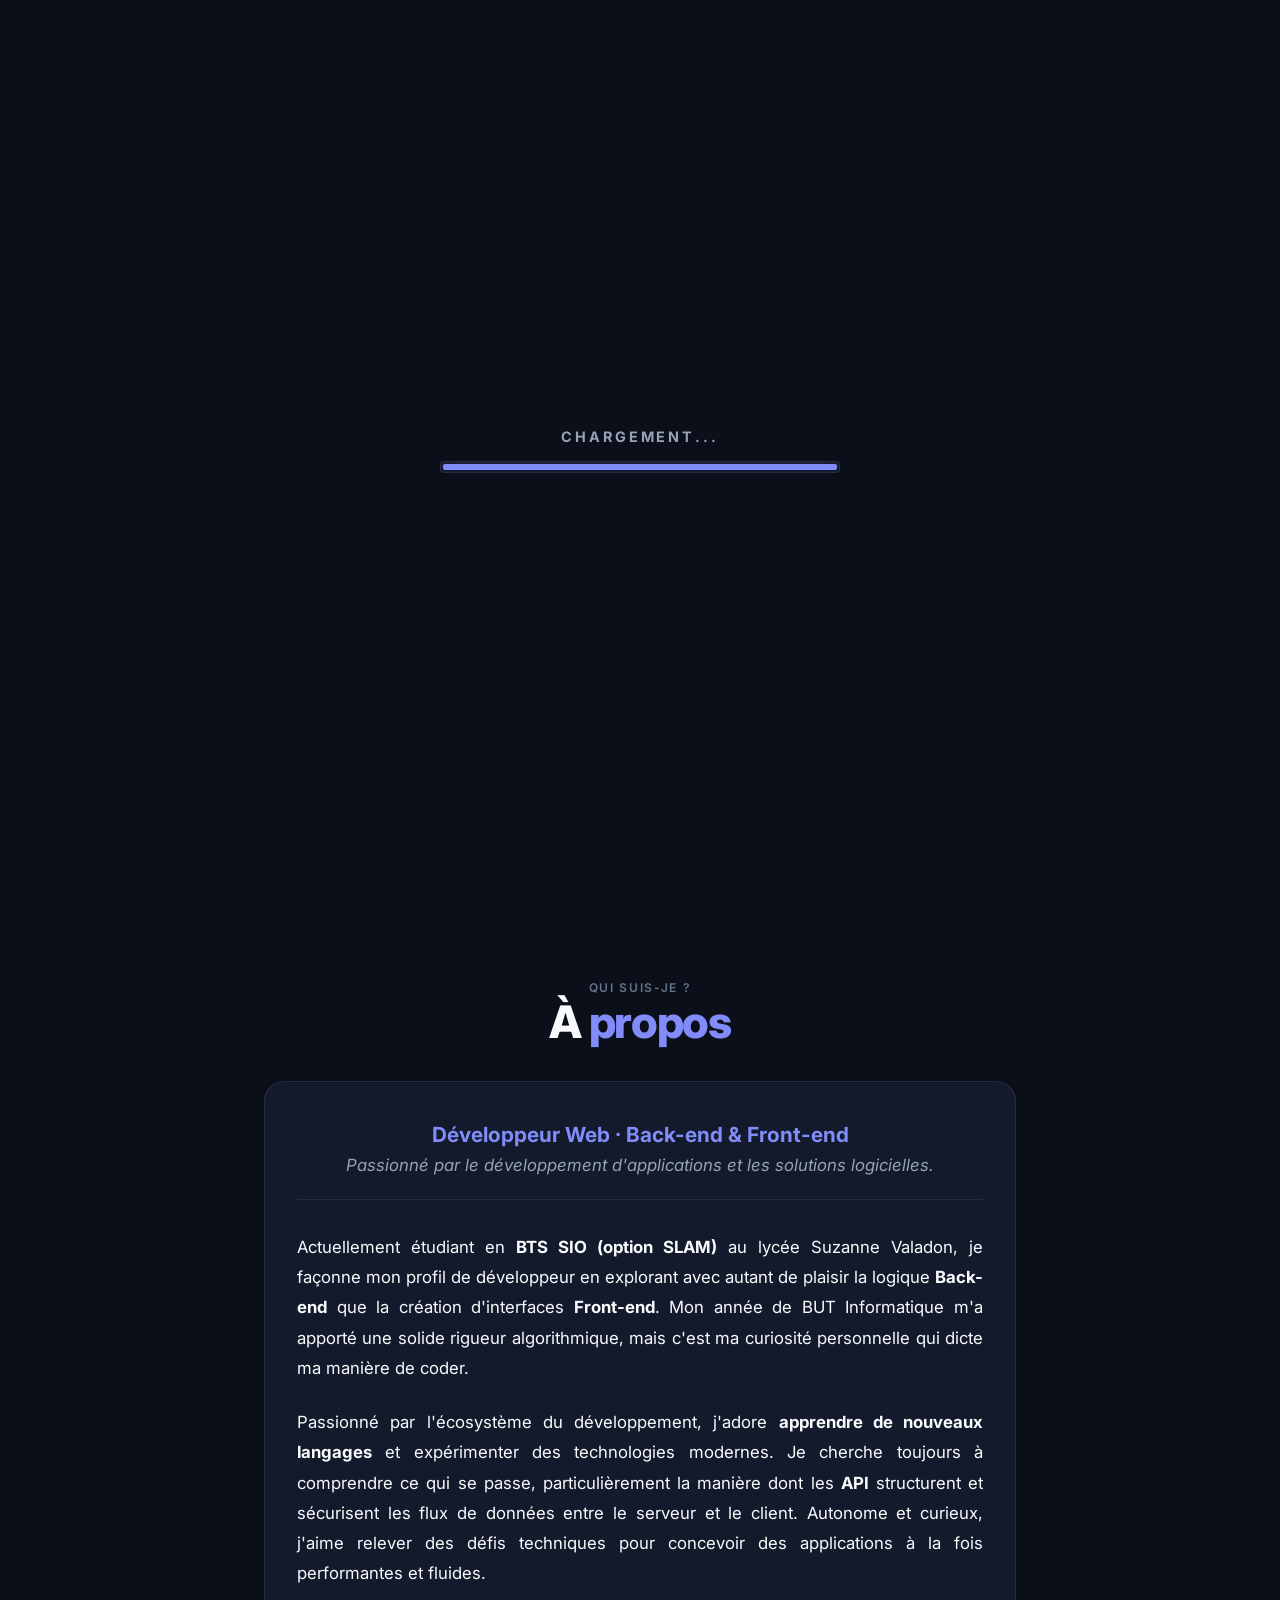
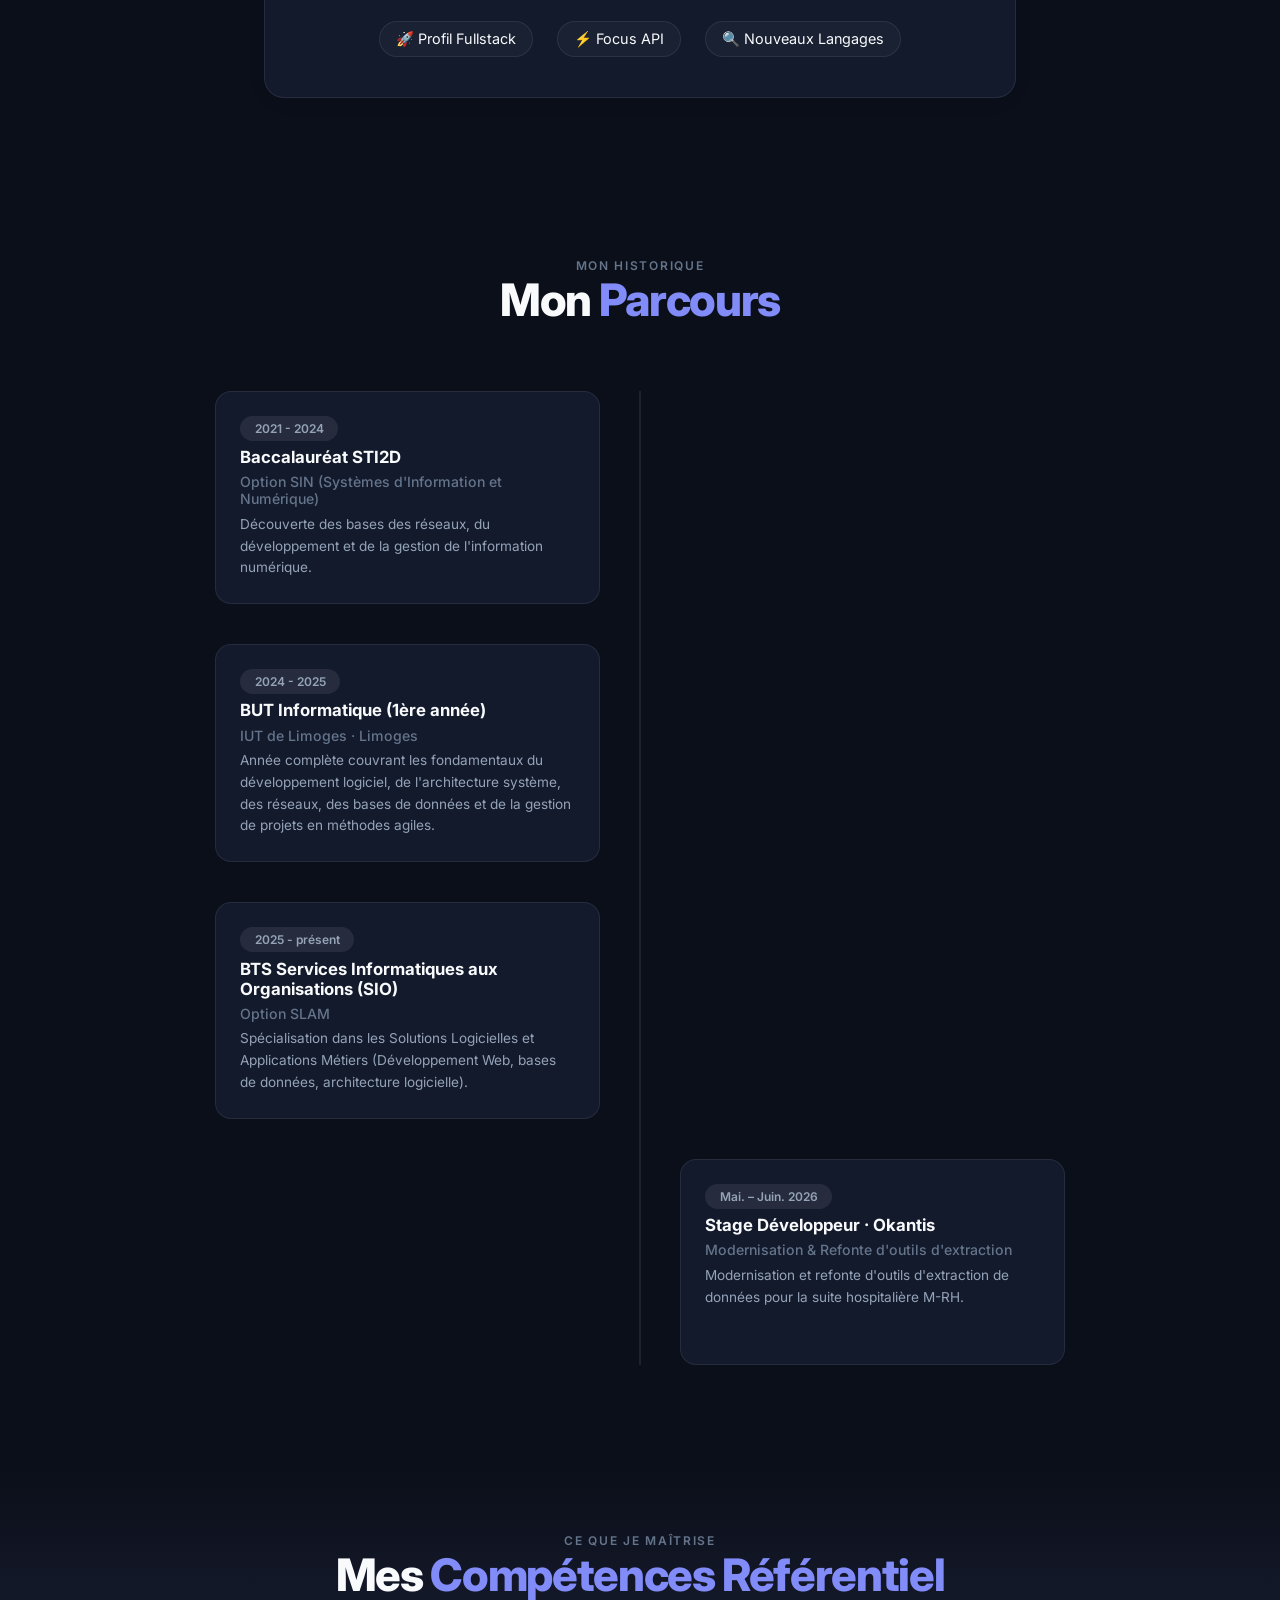
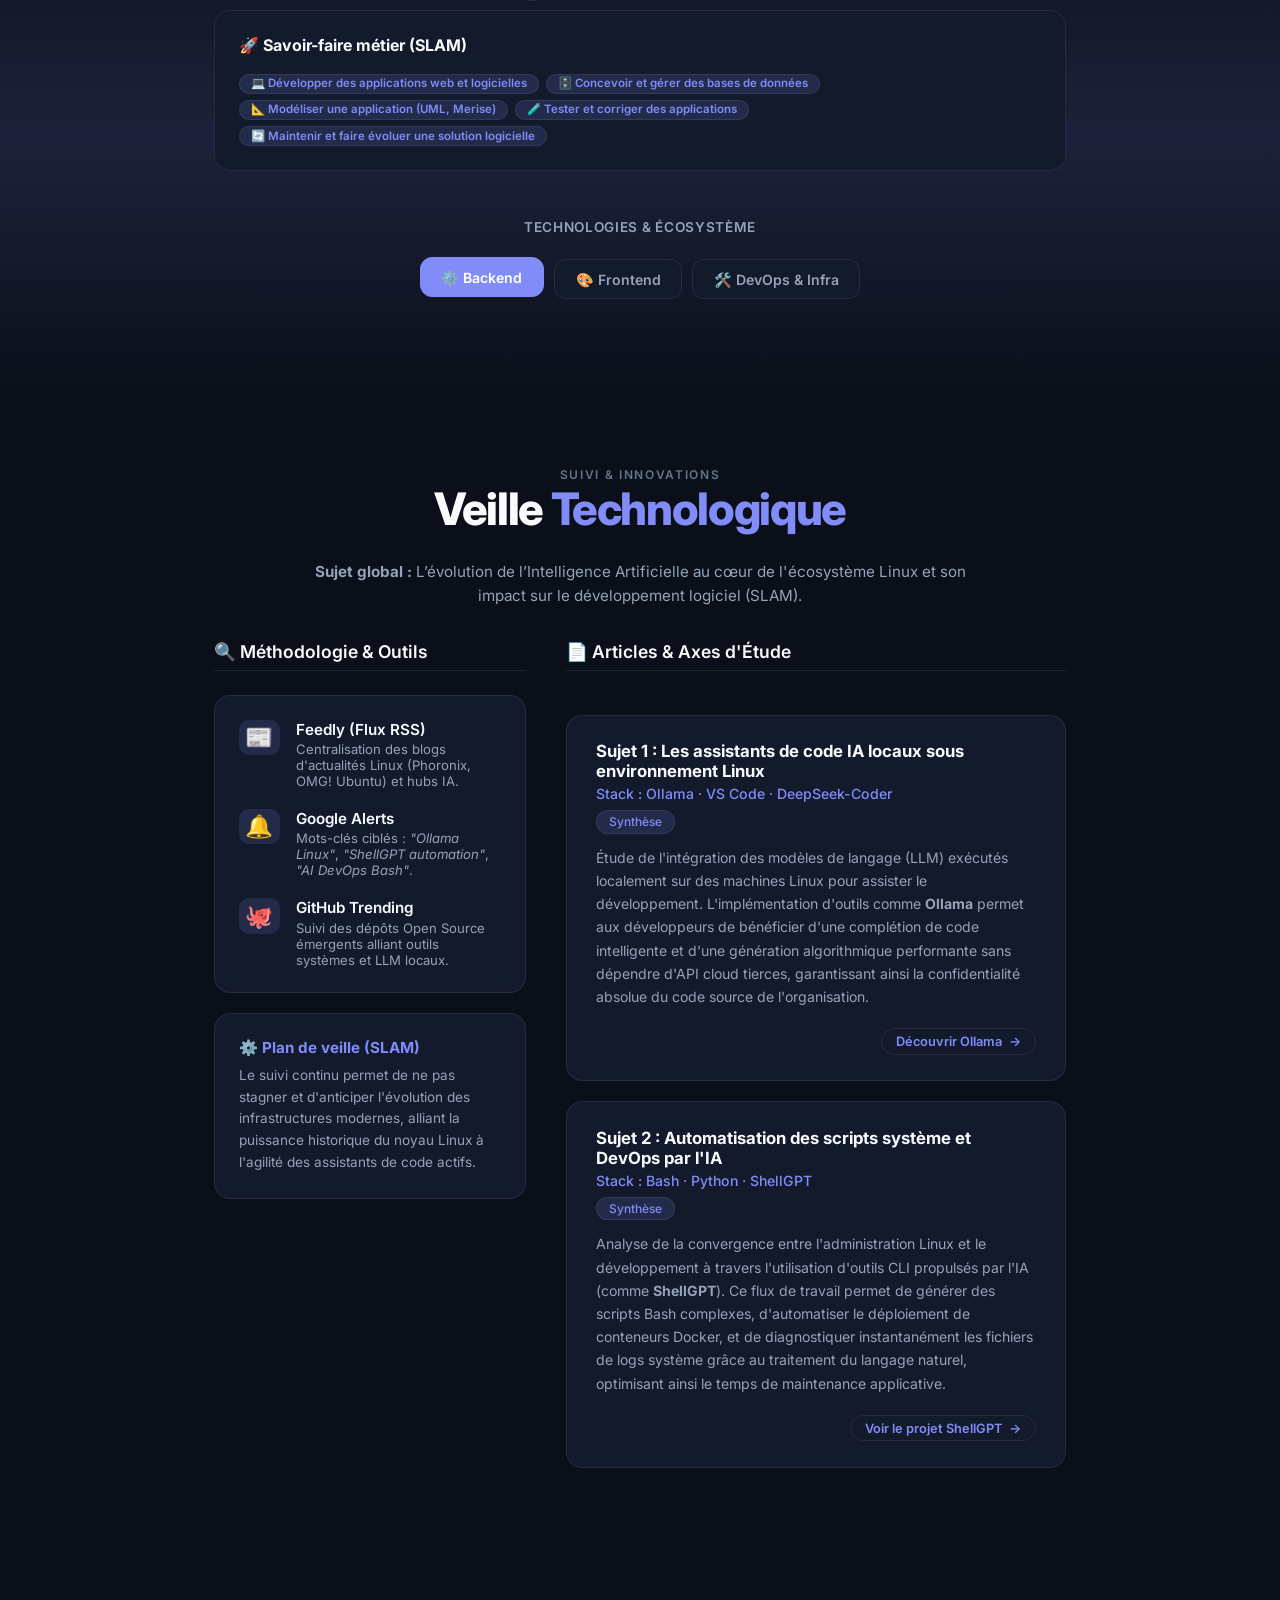
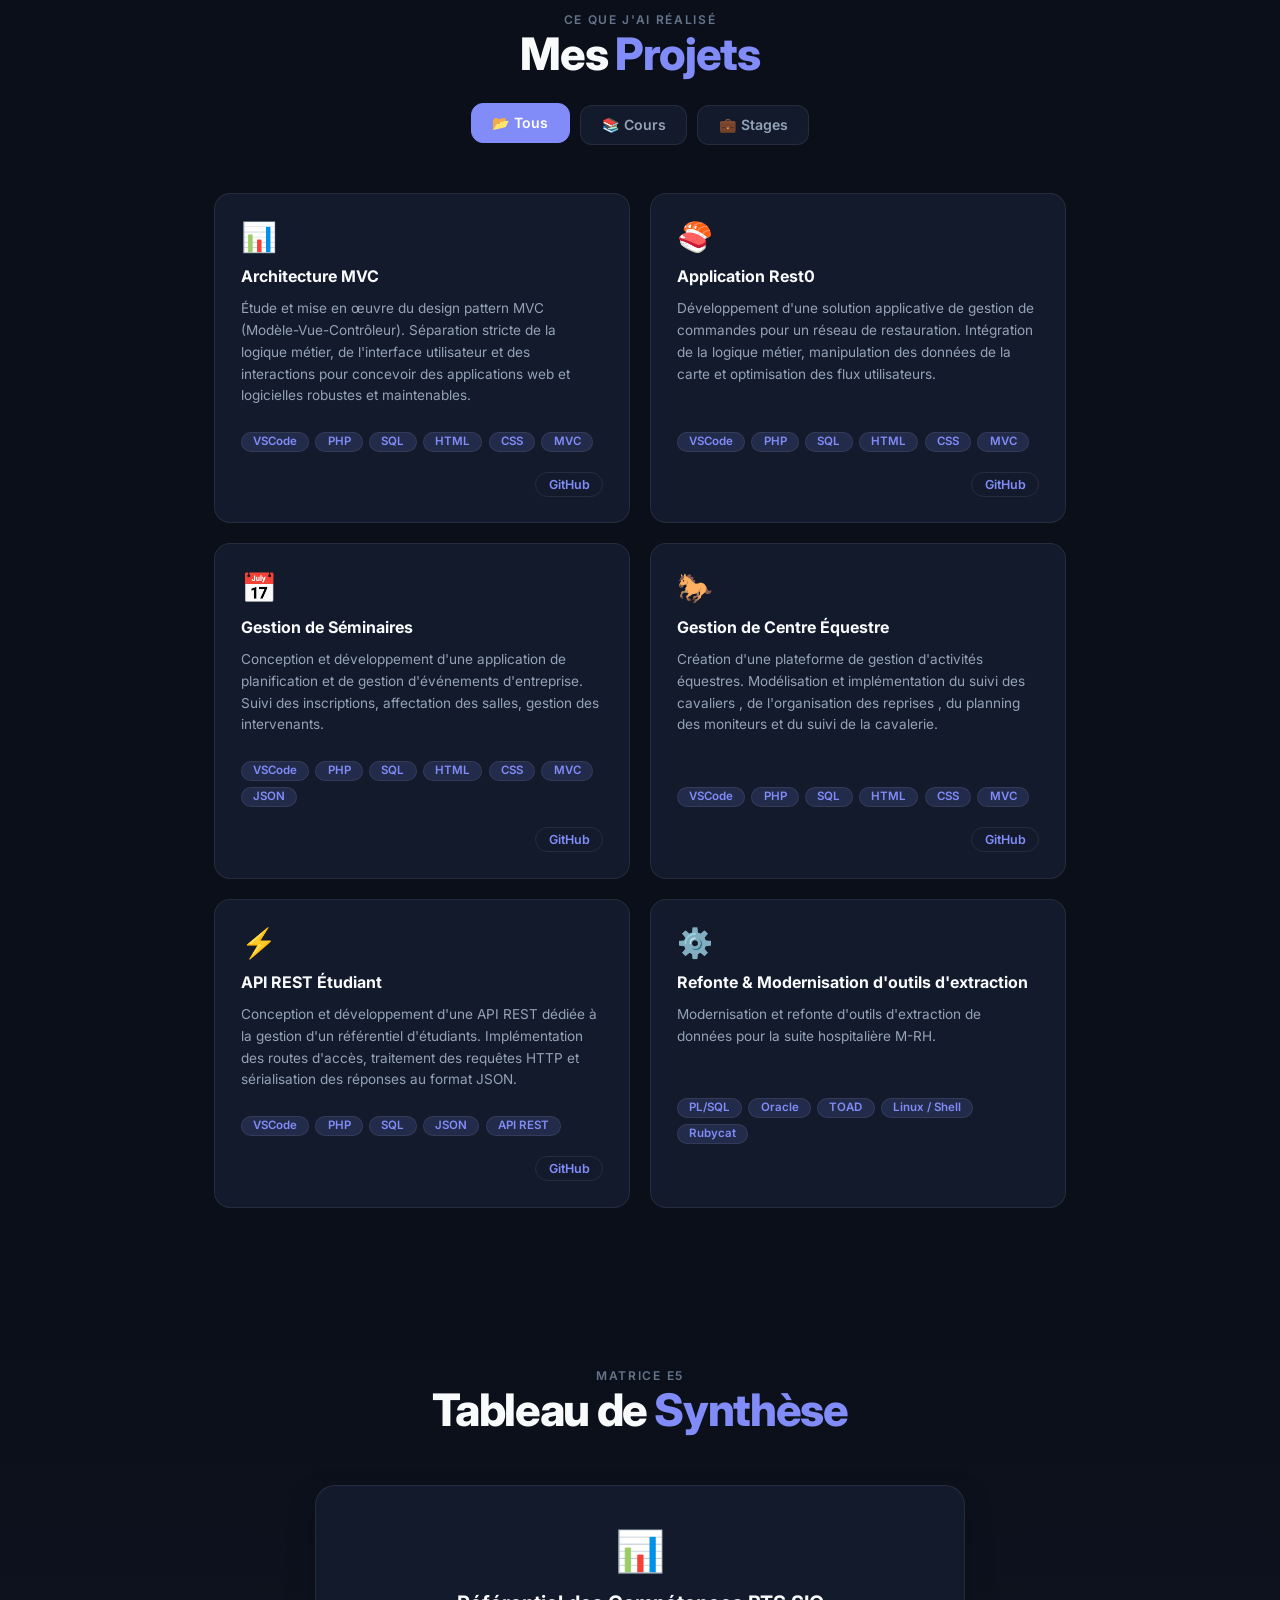
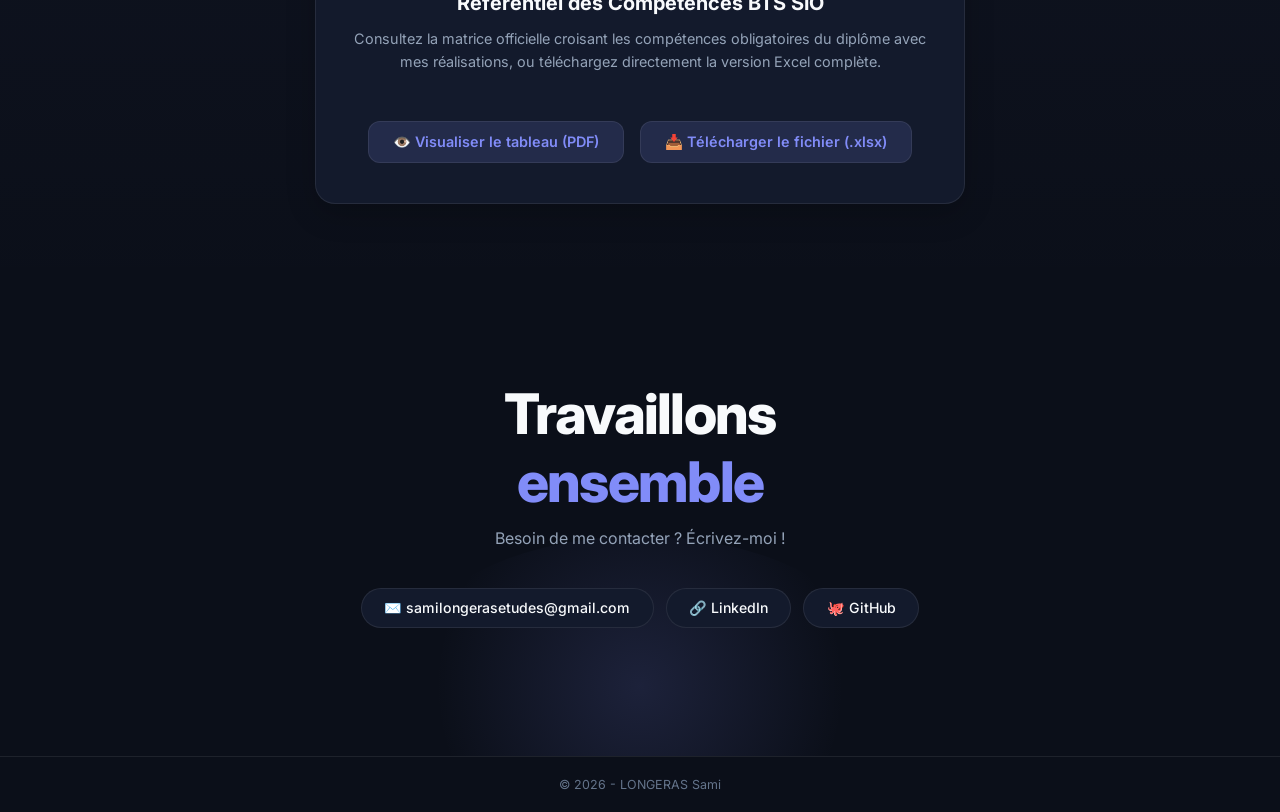
==== commit f5c9b455: "Implement delay for loading screen fade-out Added a 5-second delay before fading out the loading scr" ====
--- a/index.html
+++ b/index.html
@@ -753,9 +753,12 @@
   }
 
   window.addEventListener('load', () => {
-  const loader = document.getElementById('loading-screen');
-  loader.classList.add('fade-out');
-  });
+  // On attend 5 secondes avant de lancer le fondu de sortie
+  setTimeout(() => {
+    const loader = document.getElementById('loading-screen');
+    loader.classList.add('fade-out');
+  }, 5000); 
+});
 </script>
 </body>
 </html>
--- a/style.css
+++ b/style.css
@@ -870,37 +870,75 @@
   transition: background-color 0.3s;
 }
 
-/* ── ECRAN DE CHARGEMENT (LOADER) ── */
+/* ── ECRAN DE CHARGEMENT JEU VIDÉO ── */
 #loading-screen {
   position: fixed;
   top: 0;
   left: 0;
   width: 100%;
   height: 100vh;
-  background-color: var(--color-bg); /* Utilise la couleur de fond de ton thème */
-  z-index: 9999; /* Reste au-dessus de absolument tout (même du dock) */
+  background-color: var(--color-bg);
+  z-index: 9999;
   display: flex;
   align-items: center;
   justify-content: center;
-  transition: opacity 0.5s ease, visibility 0.5s ease; /* Effet de fondu fluide */
-}
-
-/* Le cercle animé (Spinner) */
-.spinner {
-  width: 50px;
-  height: 50px;
-  border: 4px solid var(--color-border);
-  border-top-color: var(--color-accent); /* Prend le violet ou le vert selon le thème */
-  border-radius: 50%;
-  animation: spin 1s linear infinite;
-}
-
-/* L'animation de rotation */
-@keyframes spin {
-  to { transform: rotate(360deg); }
-}
-
-/* Classe de disparition lancée par le JS */
+  transition: opacity 0.6s ease, visibility 0.6s ease;
+}
+
+/* Conteneur central */
+.loader-container {
+  width: 80%;
+  max-width: 400px;
+  text-align: center;
+}
+
+/* Texte "Chargement" style gaming */
+.loader-title {
+  font-family: 'Inter', sans-serif;
+  font-size: 0.9rem;
+  font-weight: 700;
+  letter-spacing: 0.2em;
+  color: var(--color-text-secondary);
+  margin-bottom: 1rem;
+  animation: pulseBlink 1.5s infinite ease-in-out;
+}
+
+/* Contour de la barre */
+.progress-bar {
+  width: 100%;
+  height: 12px;
+  background-color: var(--color-surface);
+  border: 1px solid var(--color-border);
+  border-radius: 4px;
+  overflow: hidden;
+  padding: 2px; /* Donne un petit espace interne sympa */
+}
+
+/* Remplissage de la barre (Gère les 5 secondes ici) */
+.progress-fill {
+  height: 100%;
+  width: 0%;
+  background-color: var(--color-accent); /* Violet ou Vert selon le mode */
+  border-radius: 2px;
+  box-shadow: 0 0 12px var(--color-accent-glow);
+  animation: fillUp 5s linear forwards; /* 5 secondes pile */
+}
+
+/* ── ANIMATIONS ── */
+
+/* Remplissage de 0% à 100% */
+@keyframes fillUp {
+  0% { width: 0%; }
+  100% { width: 100%; }
+}
+
+/* Clignotement du texte comme dans les vieux jeux */
+@keyframes pulseBlink {
+  0%, 100% { opacity: 0.4; }
+  50% { opacity: 1; }
+}
+
+/* Disparition de l'écran complet */
 #loading-screen.fade-out {
   opacity: 0;
   visibility: hidden;
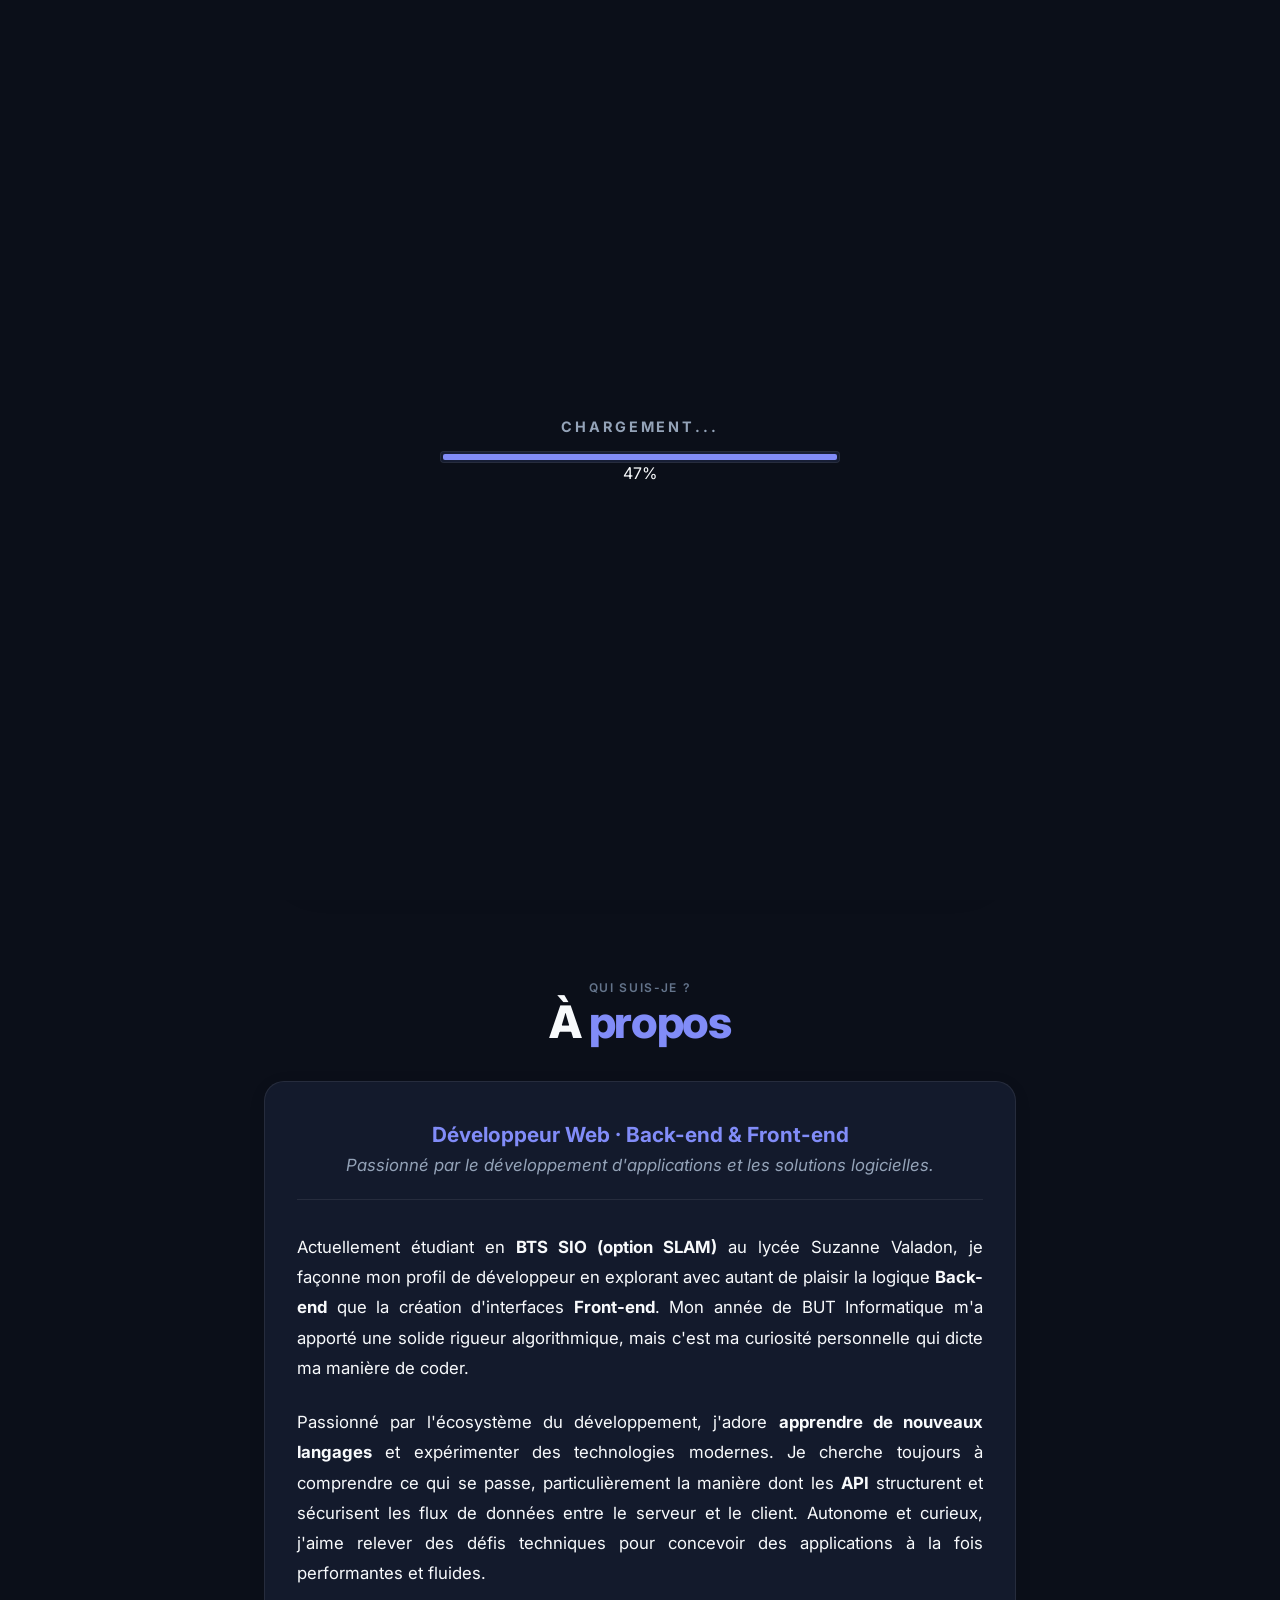
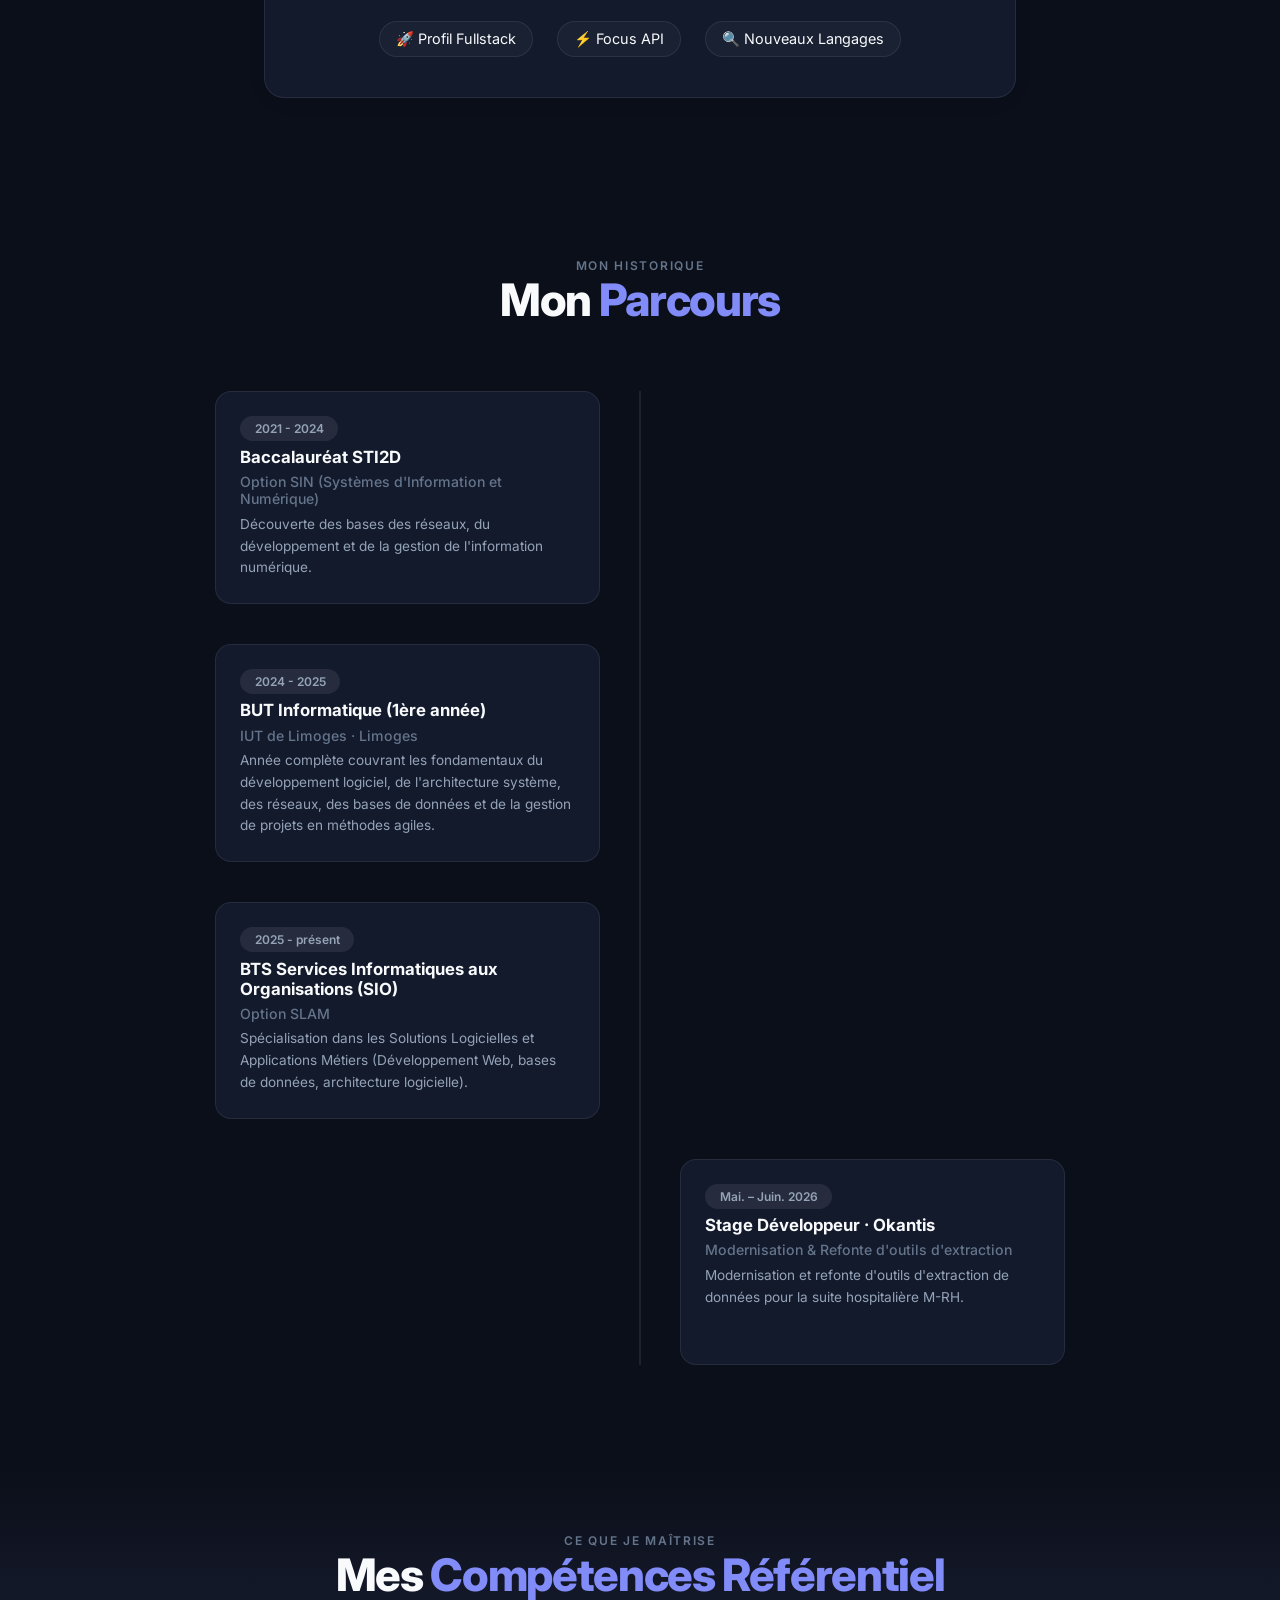
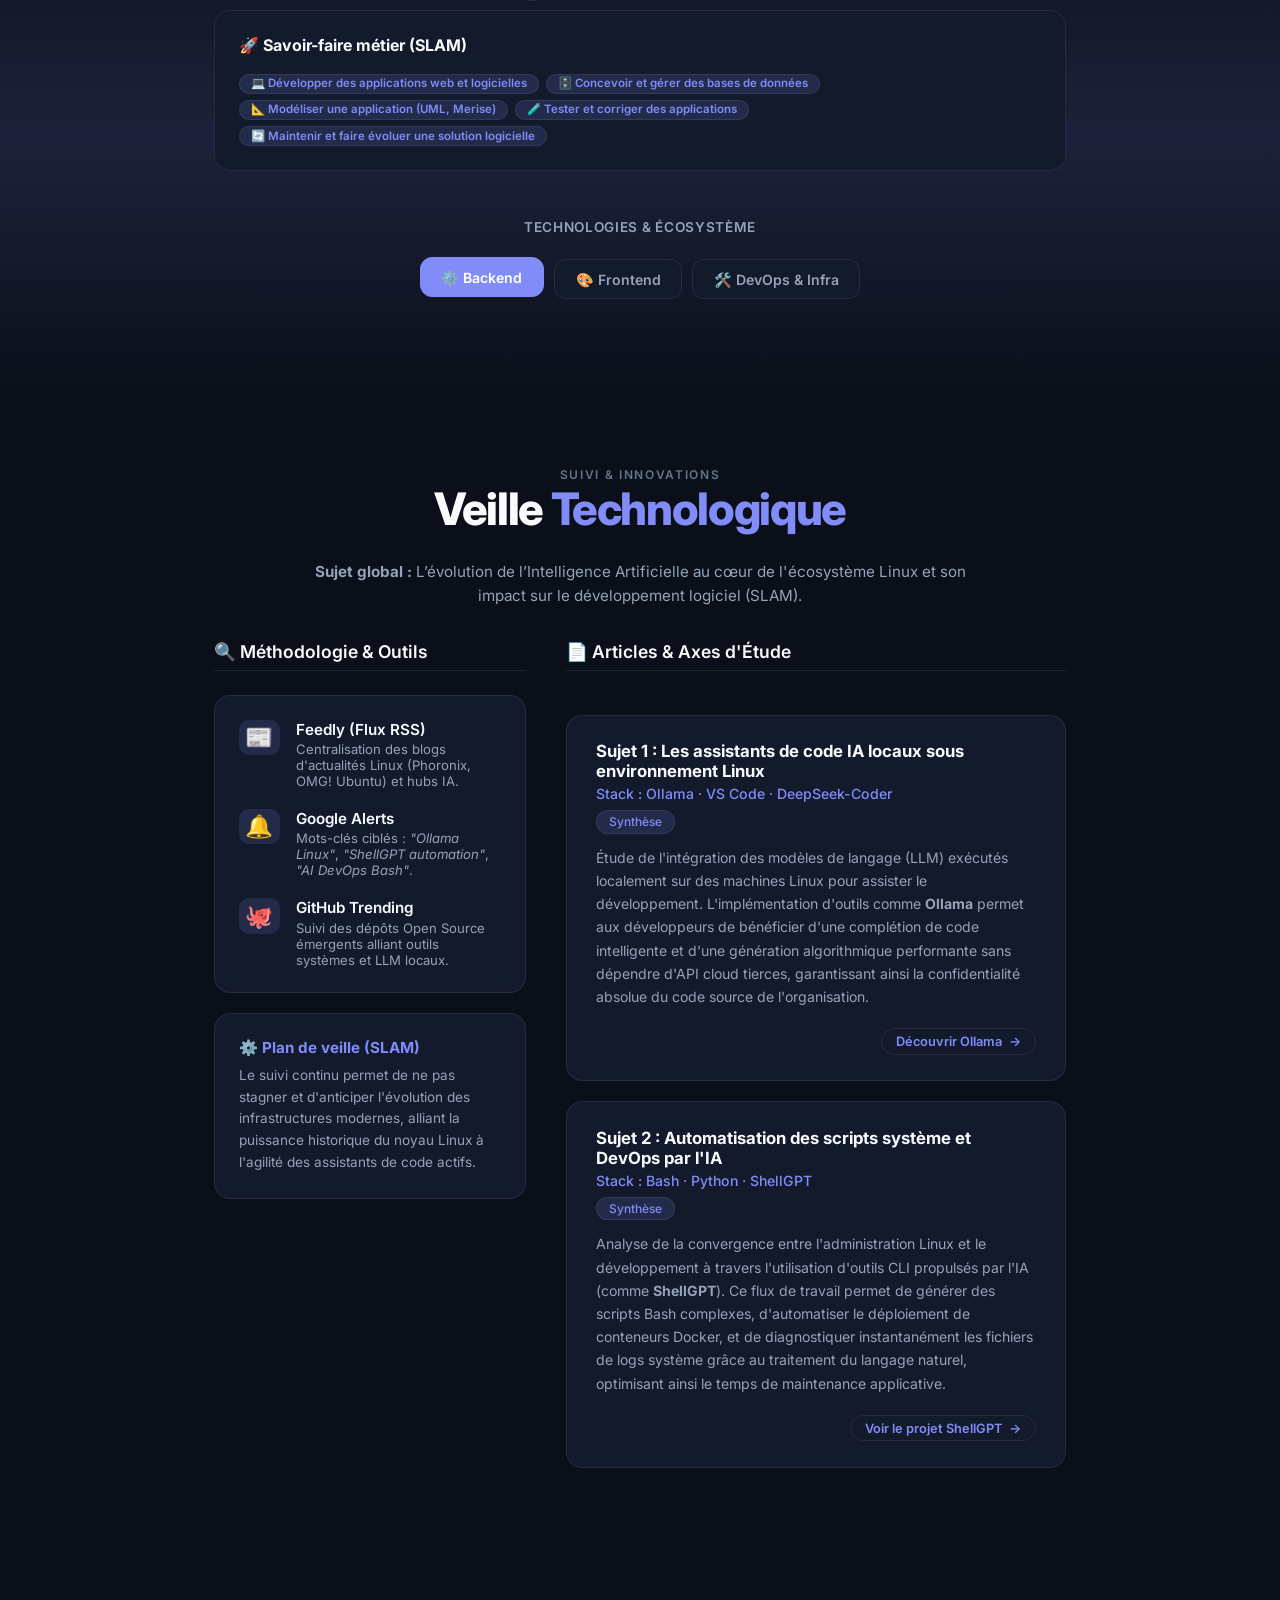
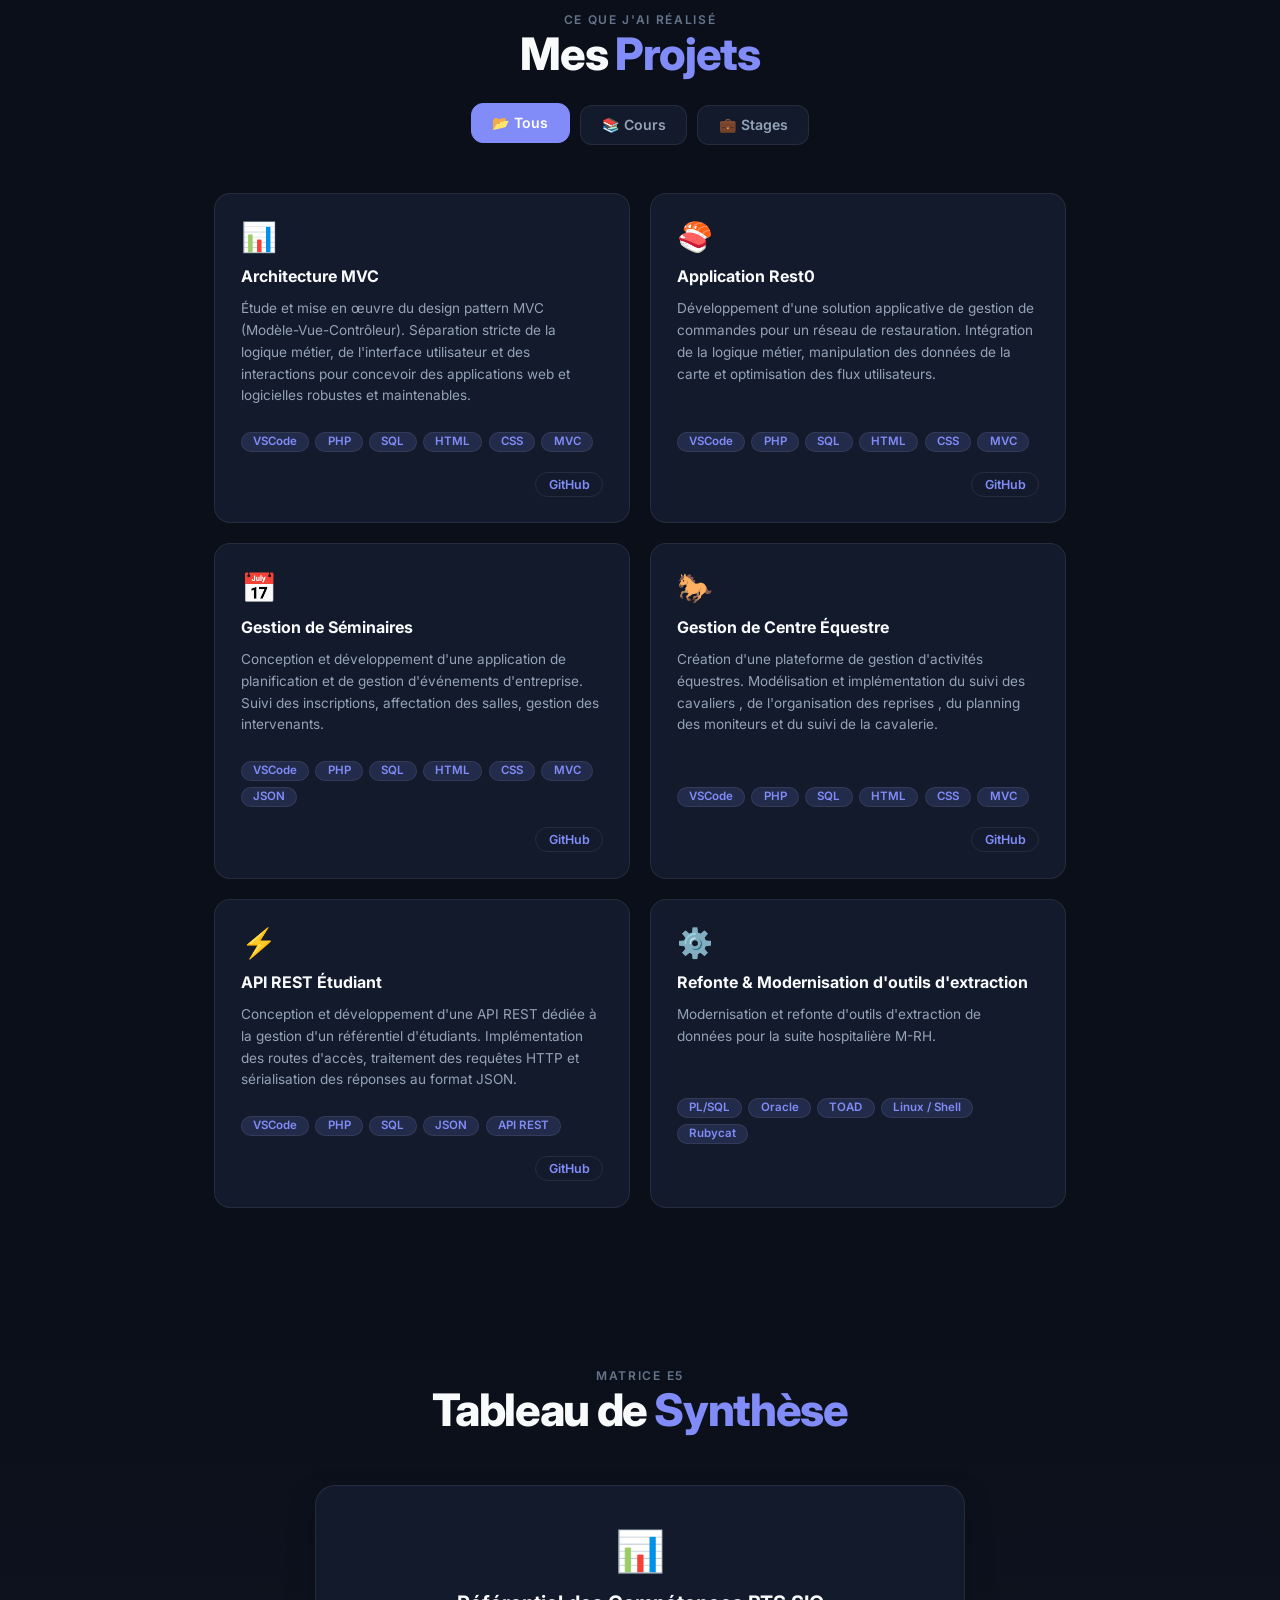
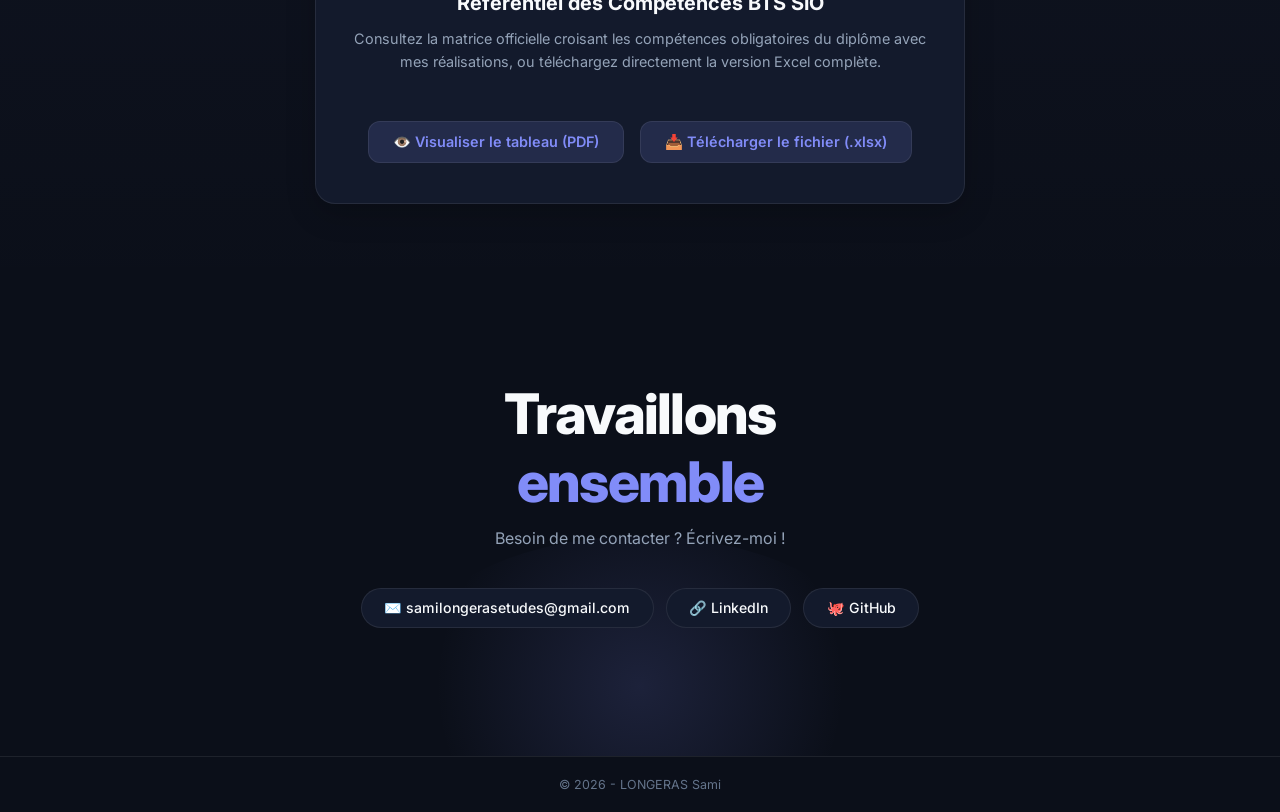
==== commit c527ae38: "Implement dynamic loading percentage in index.html Added dynamic loading percentage display during p" ====
--- a/index.html
+++ b/index.html
@@ -14,6 +14,7 @@
     <div class="progress-bar">
       <div class="progress-fill"></div>
     </div>
+    <div id="loader-percentage">0%</div>
   </div>
 </div>
 
@@ -752,12 +753,35 @@
     if (event.target === document.getElementById('syntheseModal')) closeSyntheseModal();
   }
 
-  window.addEventListener('load', () => {
-  // On attend 5 secondes avant de lancer le fondu de sortie
-  setTimeout(() => {
-    const loader = document.getElementById('loading-screen');
-    loader.classList.add('fade-out');
-  }, 5000); 
+  // On bloque le site dès le début
+document.body.classList.add('loading');
+
+window.addEventListener('load', () => {
+  const percentageTxt = document.getElementById('loader-percentage');
+  const loader = document.getElementById('loading-screen');
+  
+  let currentPercent = 0;
+  const duration = 5000; // 5000 ms = 5 secondes
+  const intervalTime = 50; // Mise à jour du texte toutes les 50ms
+  const step = 100 / (duration / intervalTime);
+
+  // Compteur dynamique pour le texte du pourcentage
+  const counter = setInterval(() => {
+    currentPercent += step;
+    if (currentPercent >= 100) {
+      currentPercent = 100;
+      clearInterval(counter);
+      
+      // Fin du chargement : on lance le fondu de sortie
+      loader.classList.add('fade-out');
+      
+      // On réactive le scroll du portfolio une fois l'écran disparu
+      setTimeout(() => {
+        document.body.classList.remove('loading');
+      }, 600); // 600ms correspond au temps du fondu CSS
+    }
+    percentageTxt.textContent = Math.floor(currentPercent) + '%';
+  }, intervalTime);
 });
 </script>
 </body>
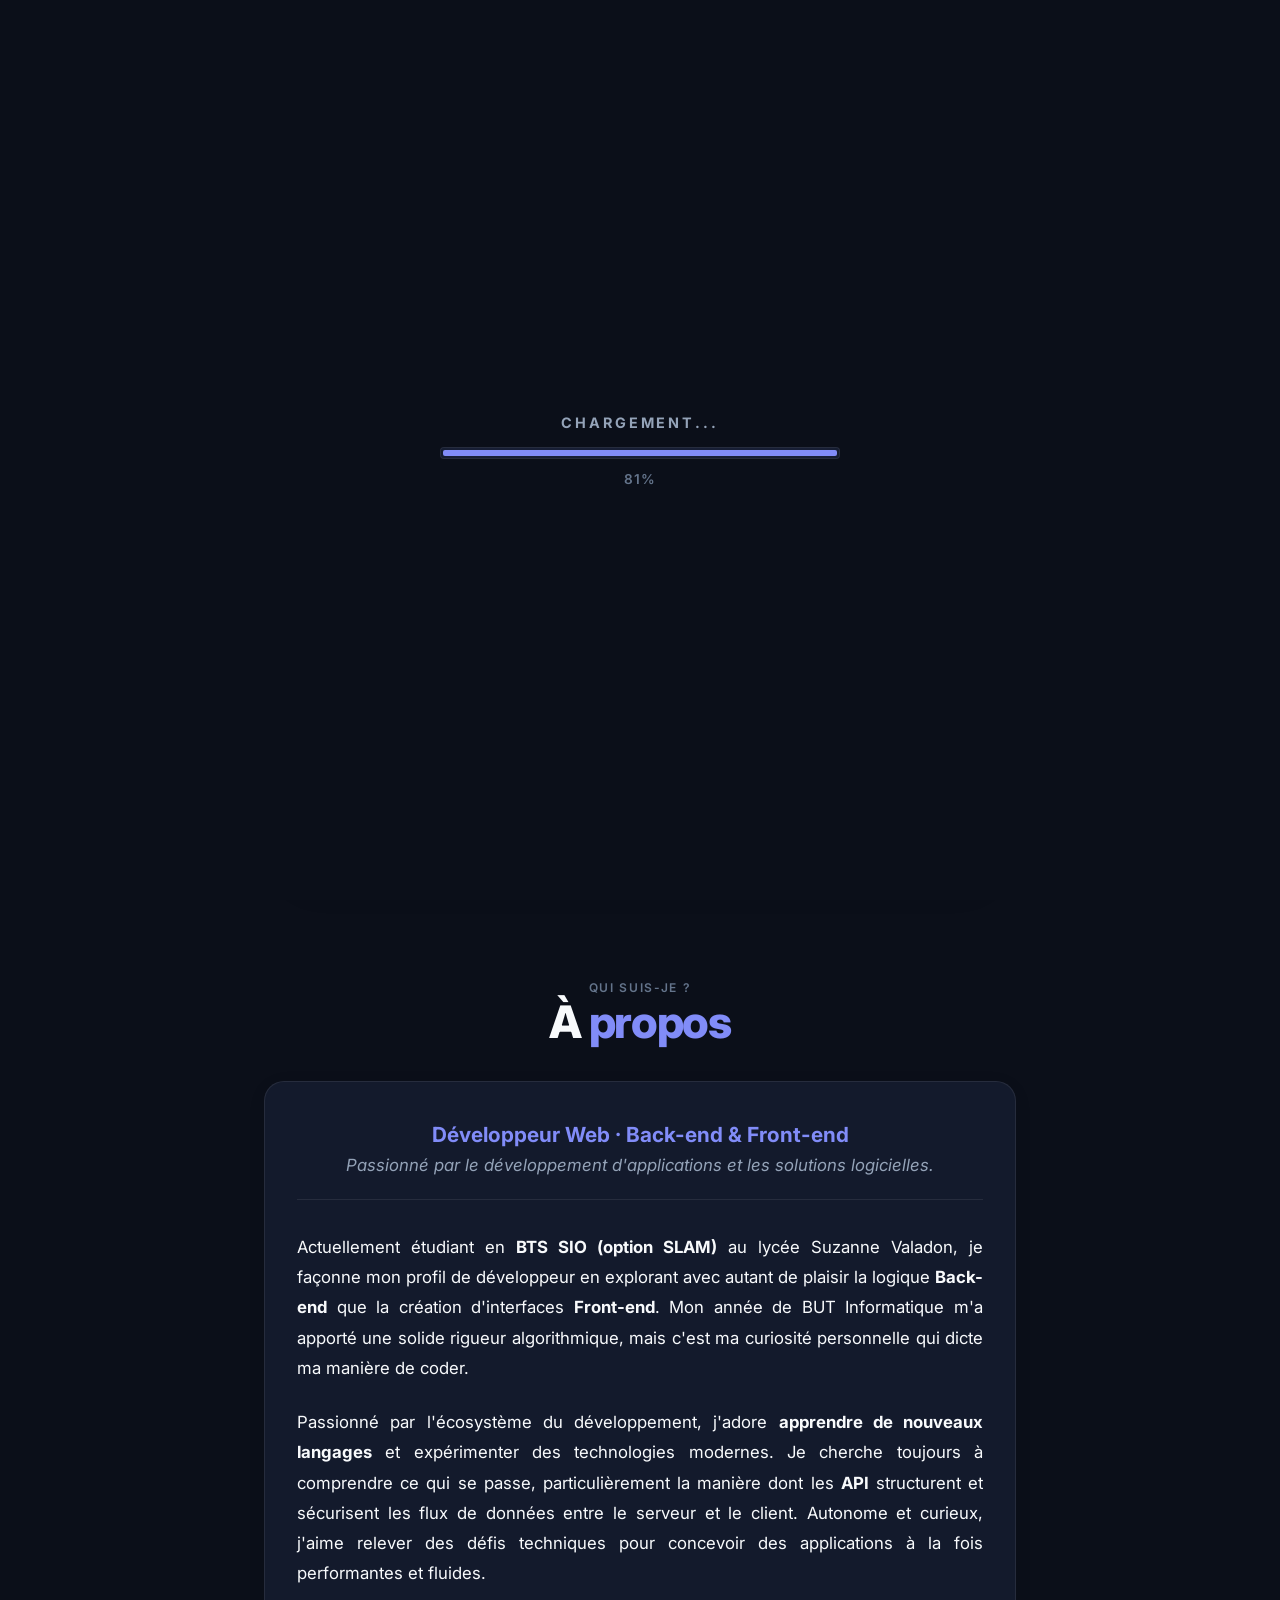
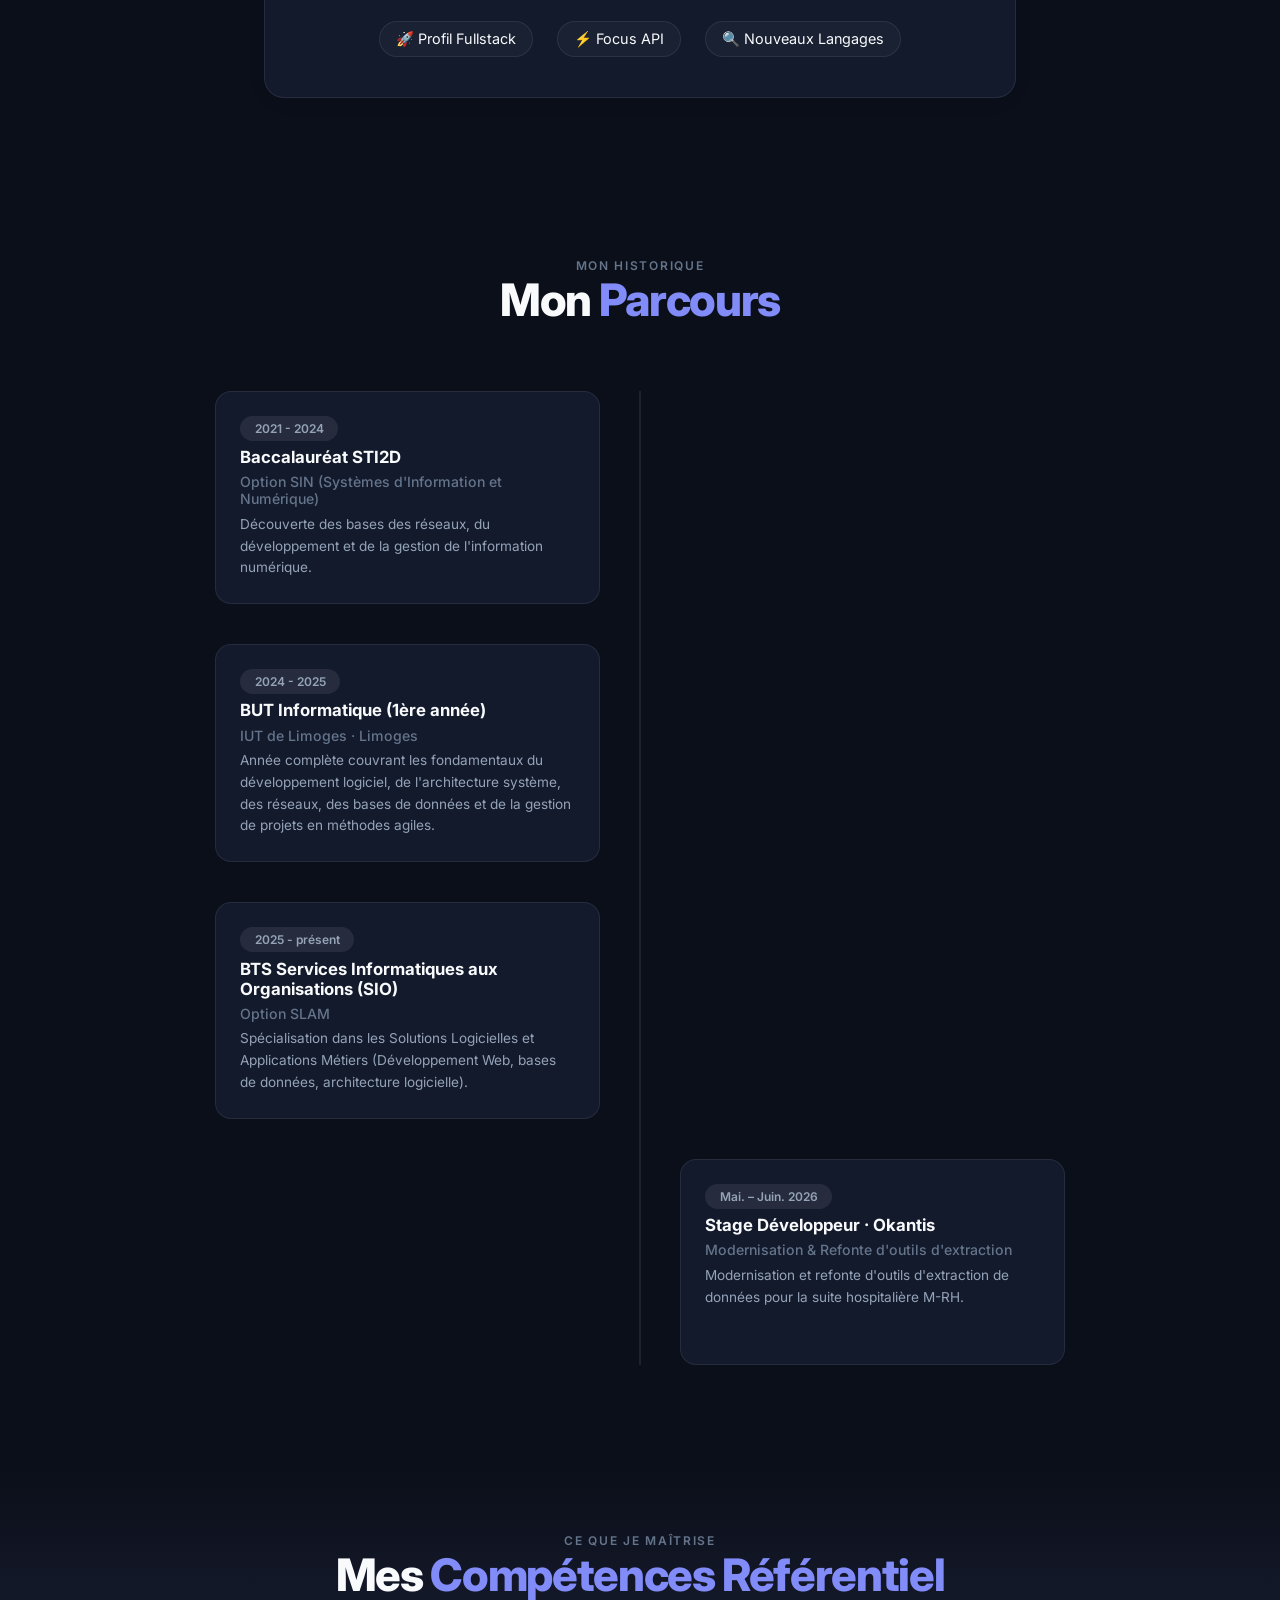
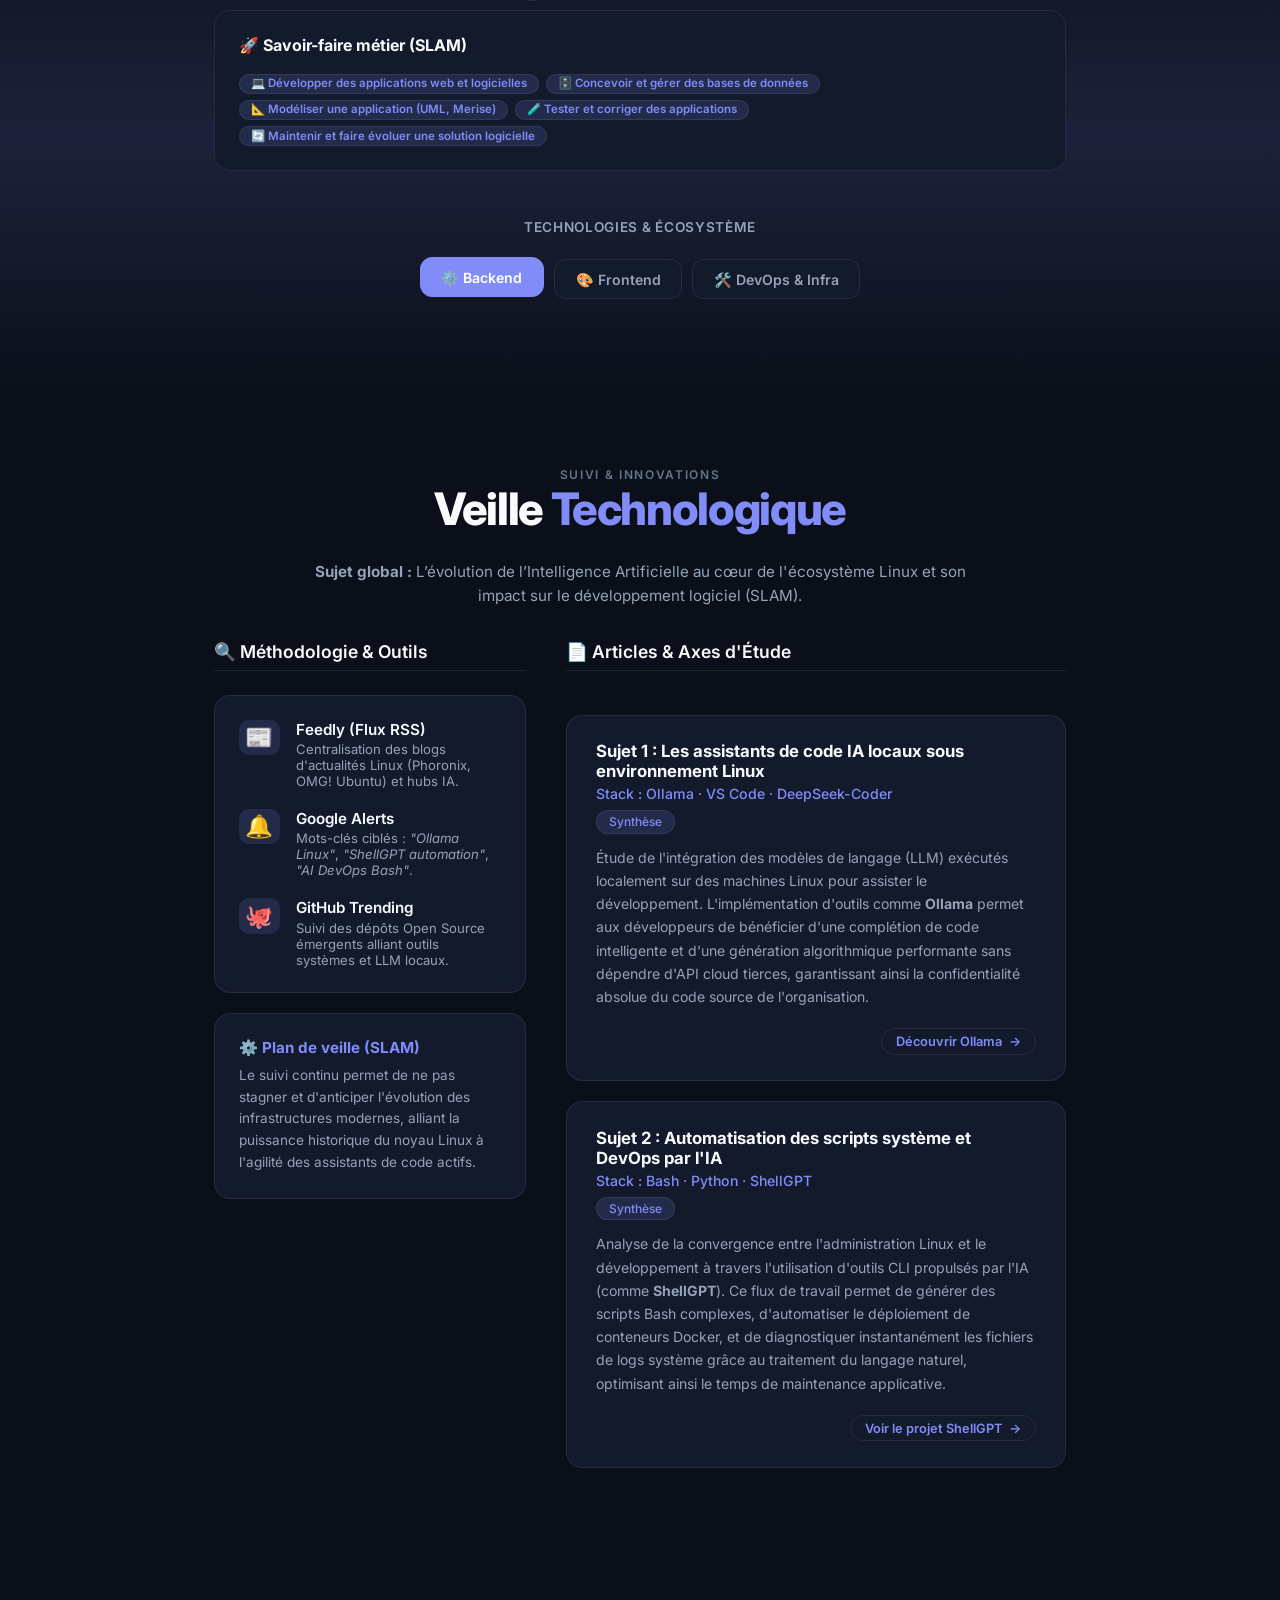
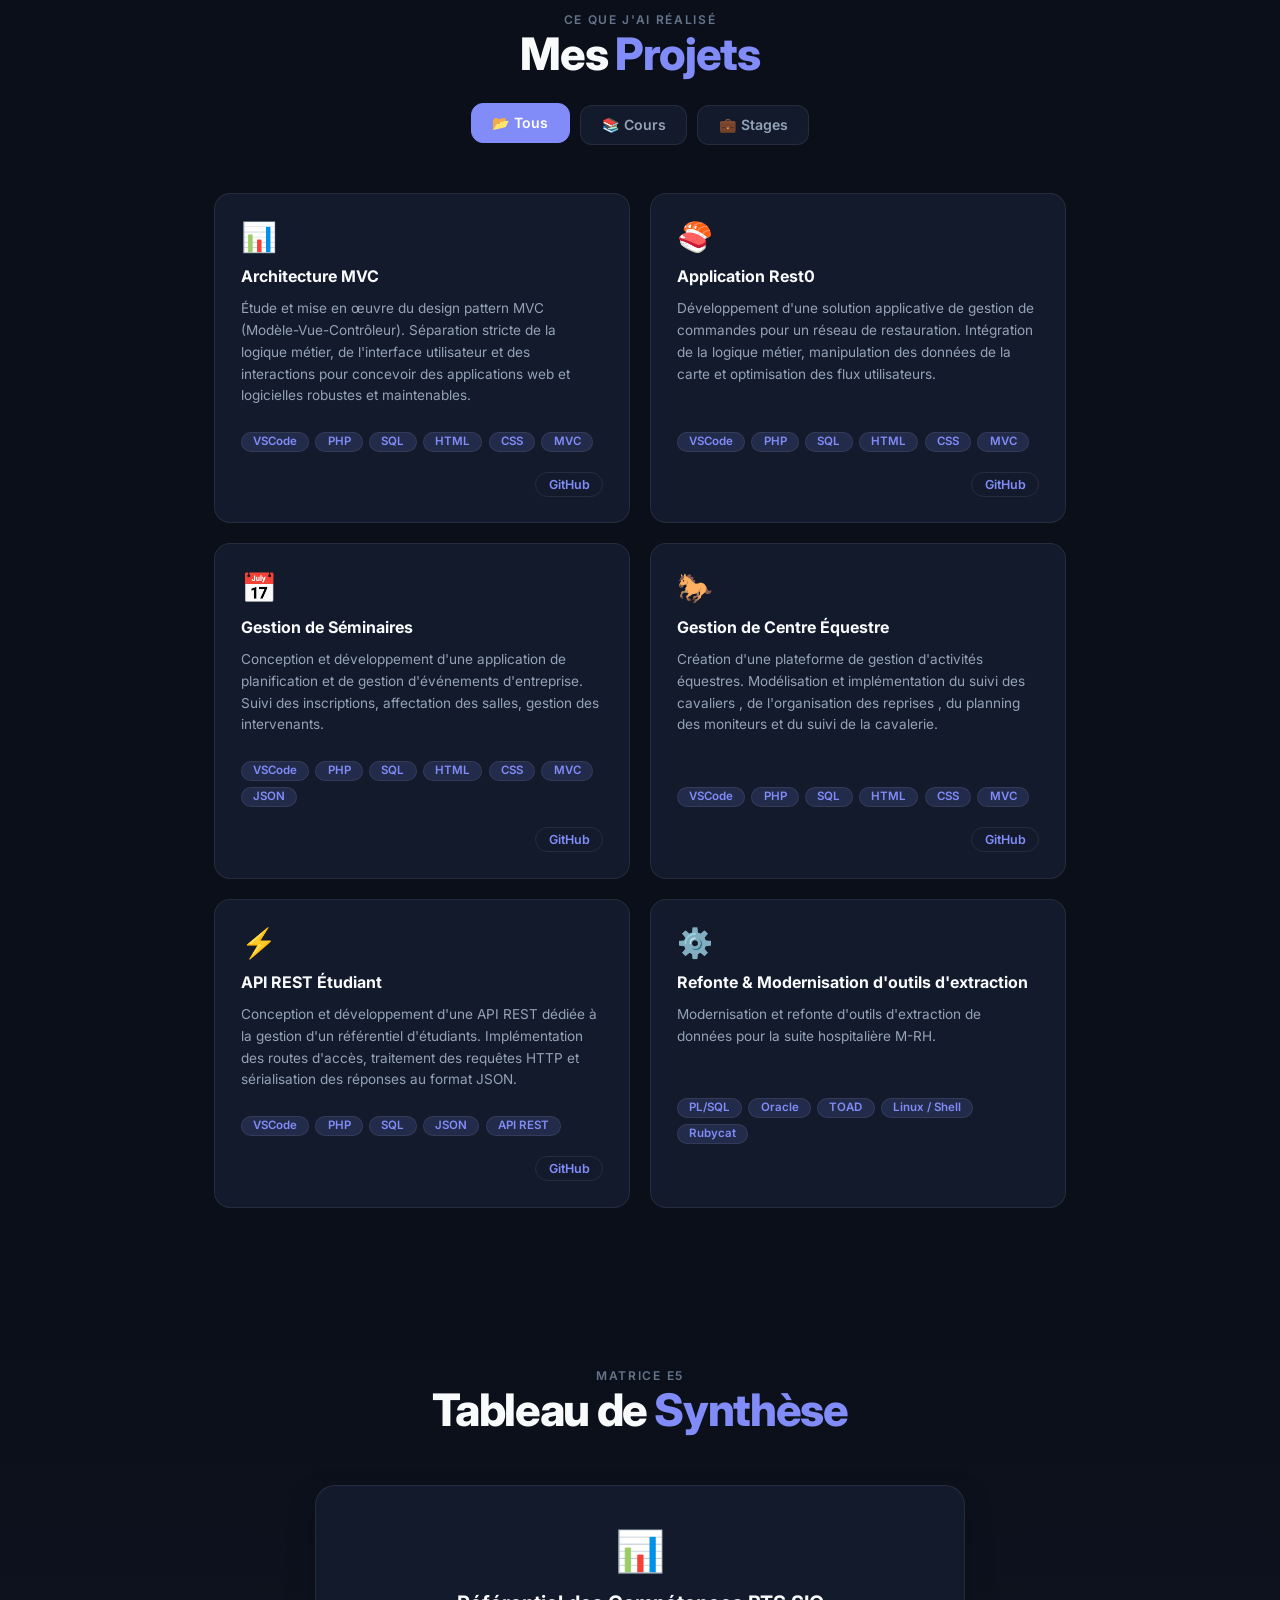
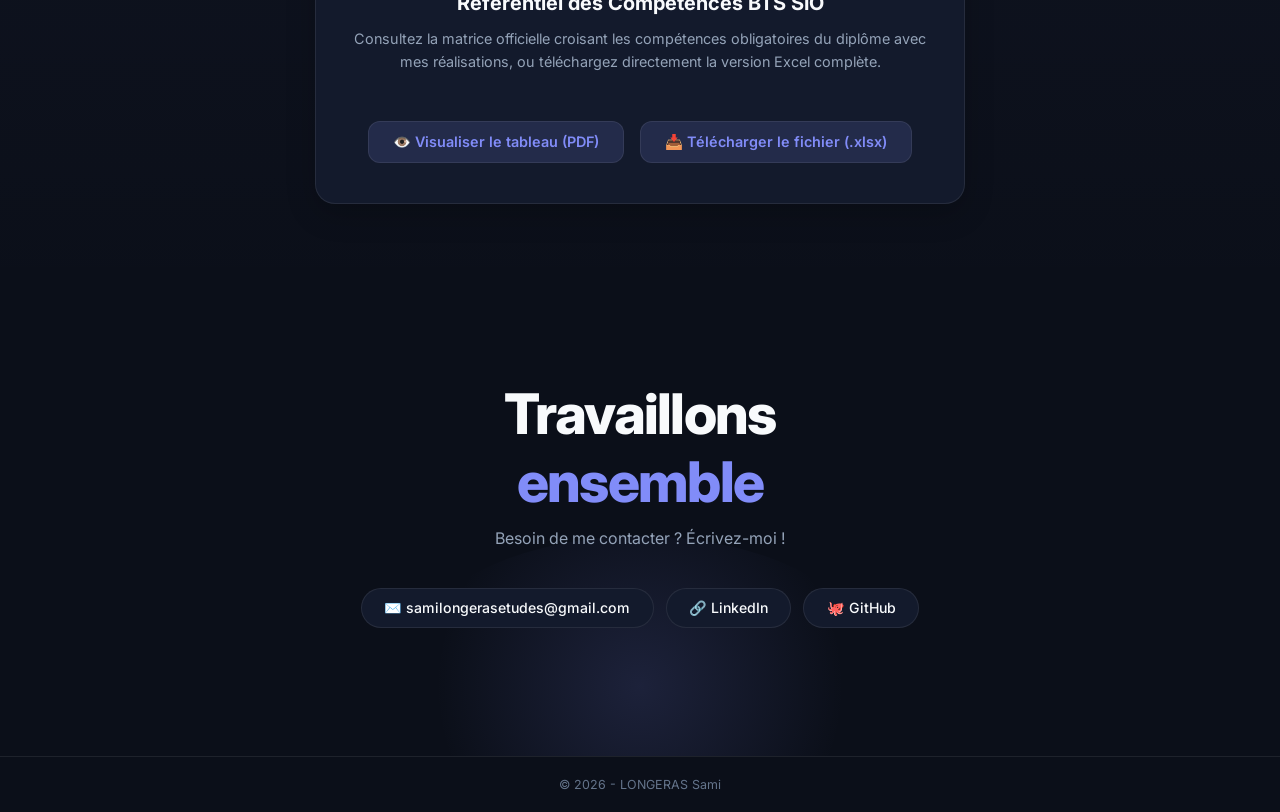
==== commit fc971874: "Reduce loading duration from 5000ms to 3500ms" ====
--- a/index.html
+++ b/index.html
@@ -761,7 +761,7 @@
   const loader = document.getElementById('loading-screen');
   
   let currentPercent = 0;
-  const duration = 5000; // 5000 ms = 5 secondes
+  const duration = 3500; // 5000 ms = 5 secondes
   const intervalTime = 50; // Mise à jour du texte toutes les 50ms
   const step = 100 / (duration / intervalTime);
 
--- a/style.css
+++ b/style.css
@@ -870,6 +870,12 @@
   transition: background-color 0.3s;
 }
 
+/* Bloque le scroll du portfolio pendant le chargement */
+body.loading {
+  overflow: hidden !important;
+  height: 100vh;
+}
+
 /* ── ECRAN DE CHARGEMENT JEU VIDÉO ── */
 #loading-screen {
   position: fixed;
@@ -878,21 +884,19 @@
   width: 100%;
   height: 100vh;
   background-color: var(--color-bg);
-  z-index: 9999;
+  z-index: 99999; /* Augmenté pour être sûr de tout masquer */
   display: flex;
   align-items: center;
   justify-content: center;
   transition: opacity 0.6s ease, visibility 0.6s ease;
 }
 
-/* Conteneur central */
 .loader-container {
   width: 80%;
   max-width: 400px;
   text-align: center;
 }
 
-/* Texte "Chargement" style gaming */
 .loader-title {
   font-family: 'Inter', sans-serif;
   font-size: 0.9rem;
@@ -903,7 +907,6 @@
   animation: pulseBlink 1.5s infinite ease-in-out;
 }
 
-/* Contour de la barre */
 .progress-bar {
   width: 100%;
   height: 12px;
@@ -911,34 +914,38 @@
   border: 1px solid var(--color-border);
   border-radius: 4px;
   overflow: hidden;
-  padding: 2px; /* Donne un petit espace interne sympa */
-}
-
-/* Remplissage de la barre (Gère les 5 secondes ici) */
+  padding: 2px;
+  margin-bottom: 0.75rem; /* Espace avant le pourcentage */
+}
+
 .progress-fill {
   height: 100%;
   width: 0%;
-  background-color: var(--color-accent); /* Violet ou Vert selon le mode */
+  background-color: var(--color-accent);
   border-radius: 2px;
   box-shadow: 0 0 12px var(--color-accent-glow);
-  animation: fillUp 5s linear forwards; /* 5 secondes pile */
-}
-
-/* ── ANIMATIONS ── */
-
-/* Remplissage de 0% à 100% */
+  animation: fillUp 5s linear forwards; /* Toujours calé sur 5s */
+}
+
+/* Style du texte de pourcentage (0% -> 100%) */
+#loader-percentage {
+  font-family: 'Inter', sans-serif;
+  font-size: 0.85rem;
+  font-weight: 600;
+  color: var(--color-text-muted);
+  letter-spacing: 0.05em;
+}
+
 @keyframes fillUp {
   0% { width: 0%; }
   100% { width: 100%; }
 }
 
-/* Clignotement du texte comme dans les vieux jeux */
 @keyframes pulseBlink {
   0%, 100% { opacity: 0.4; }
   50% { opacity: 1; }
 }
 
-/* Disparition de l'écran complet */
 #loading-screen.fade-out {
   opacity: 0;
   visibility: hidden;
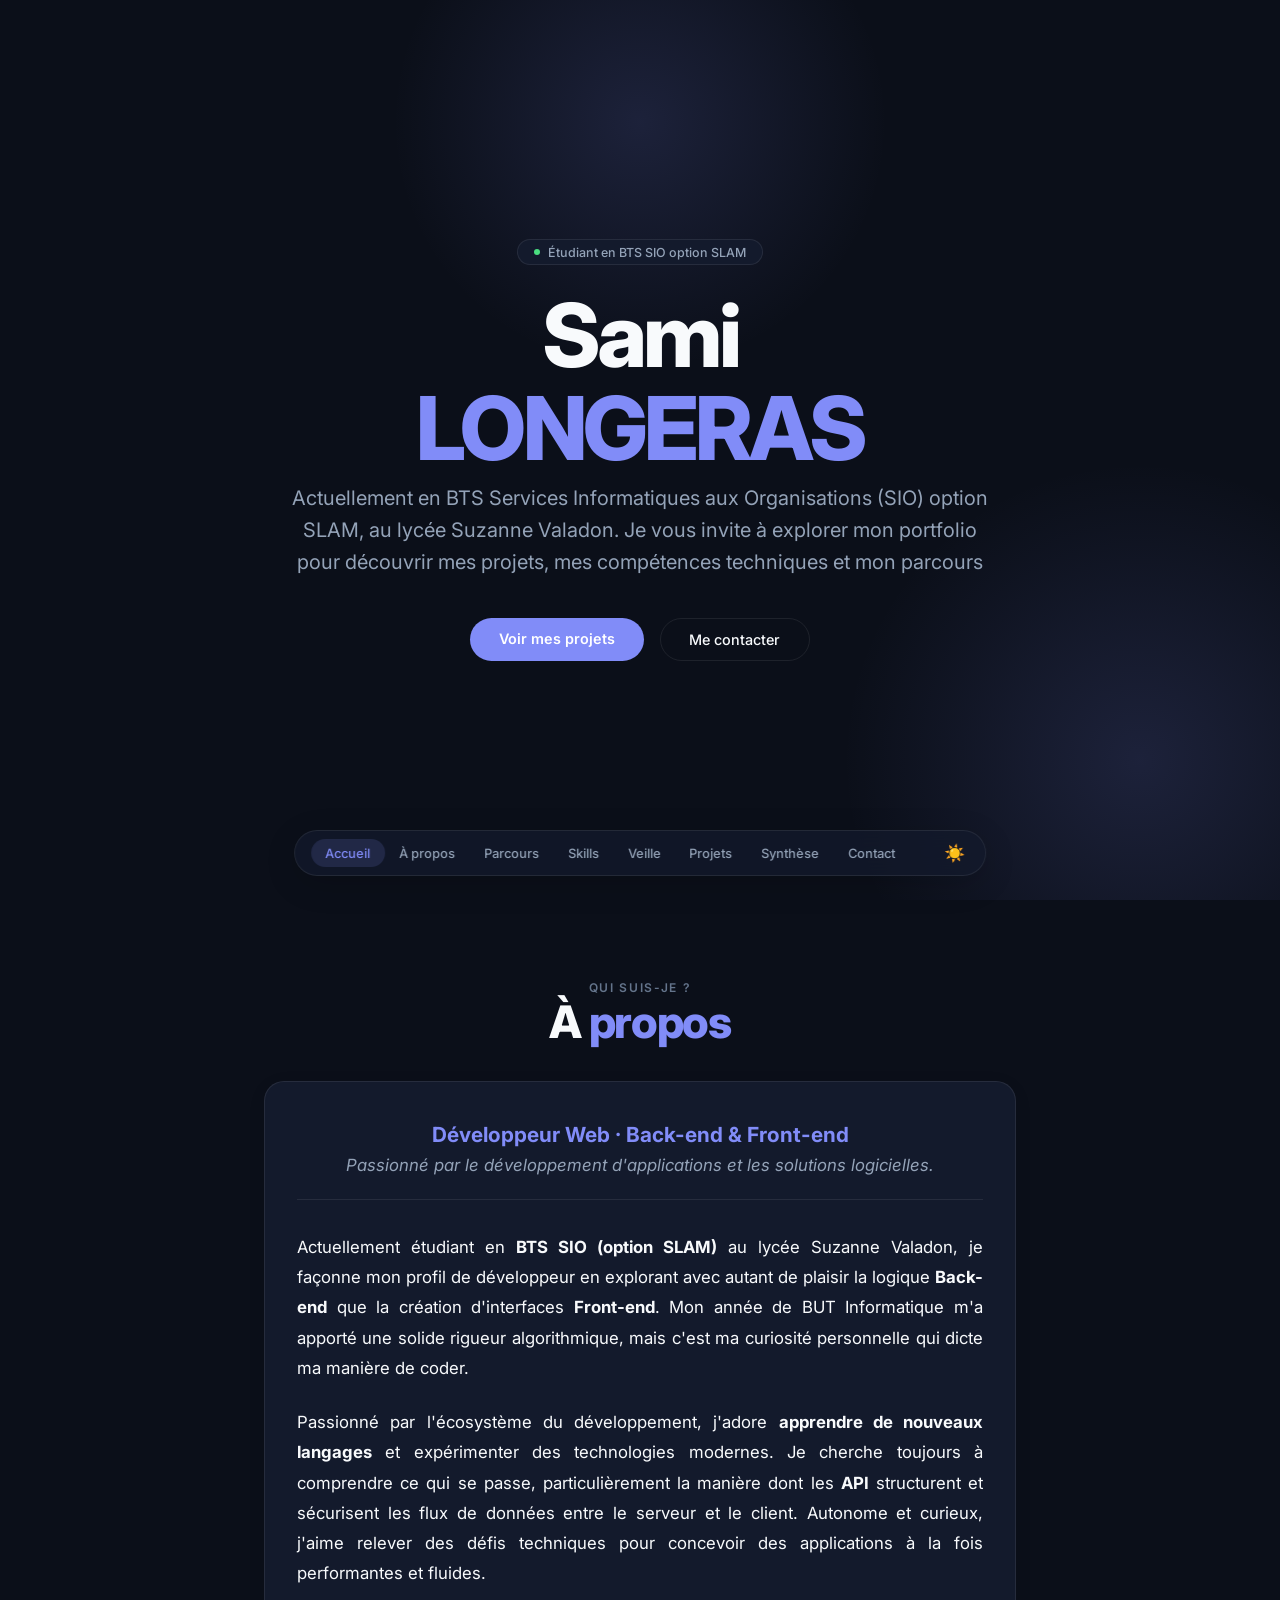
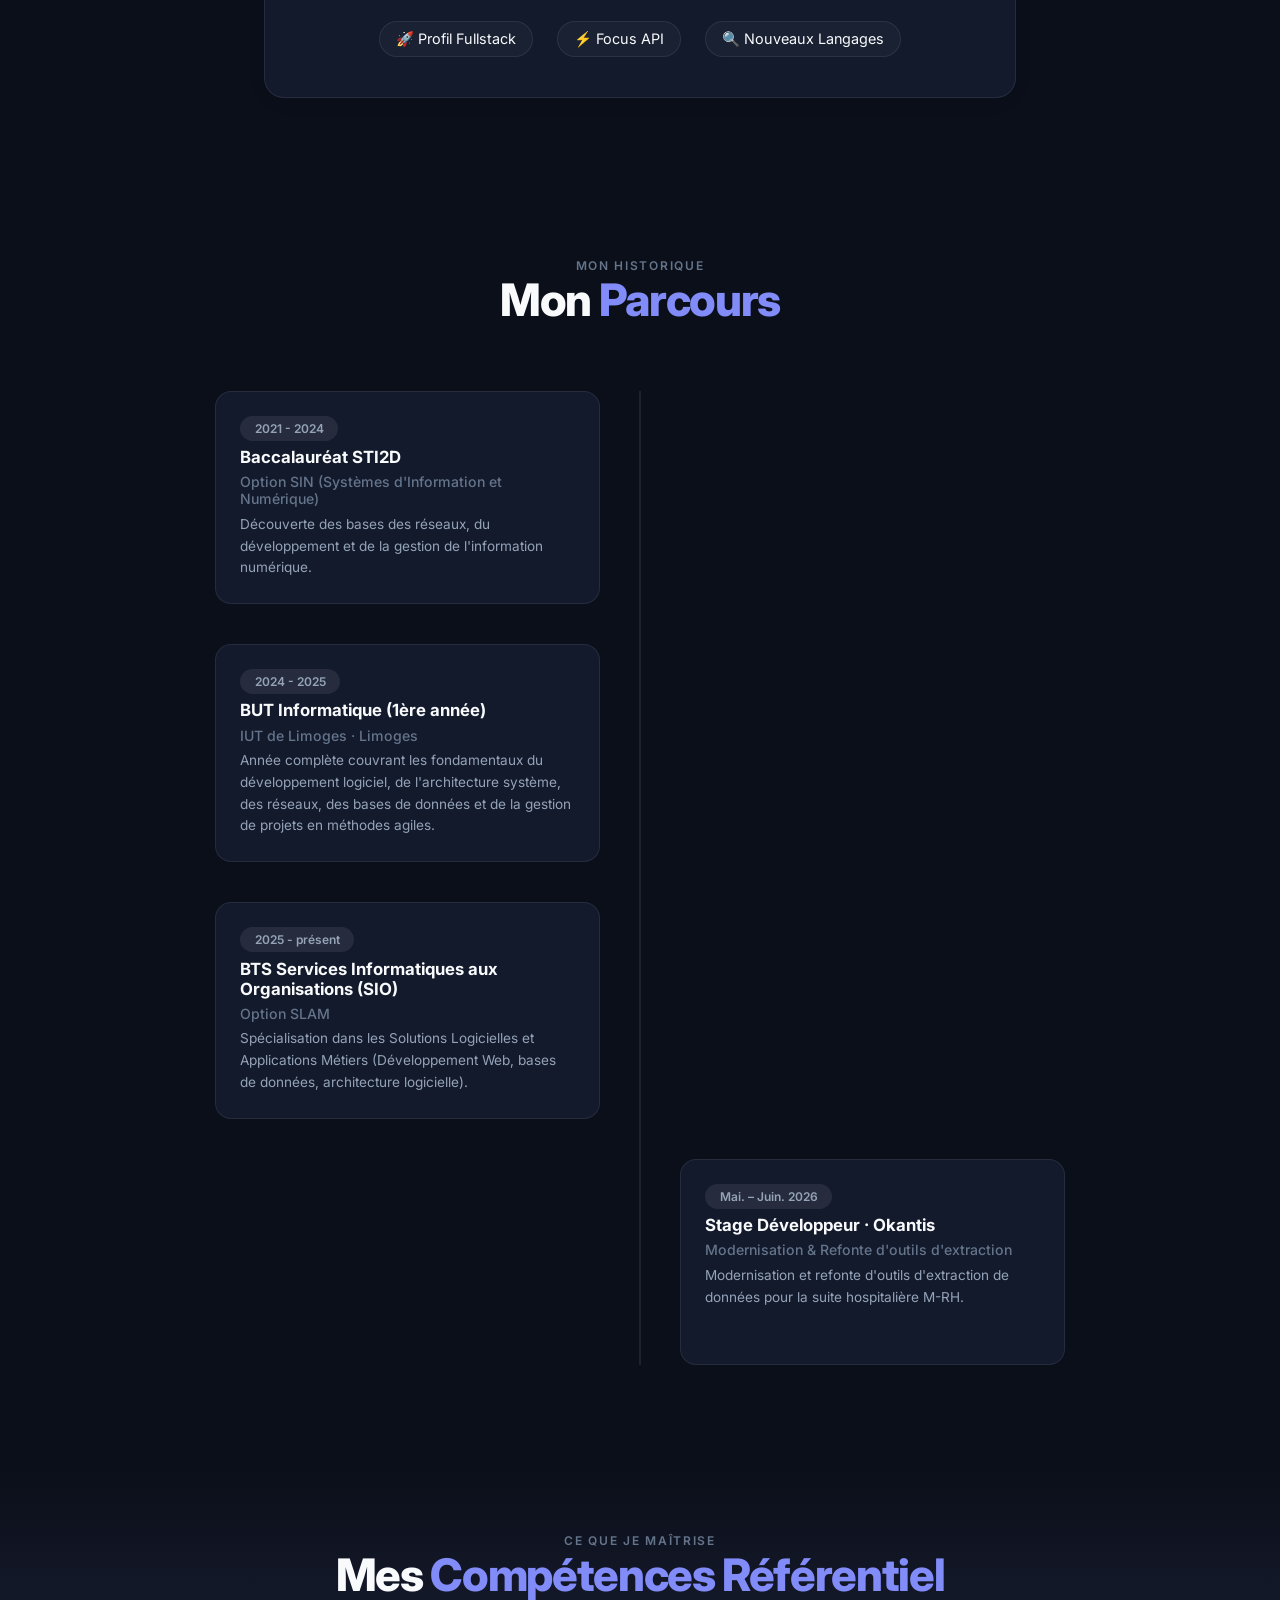
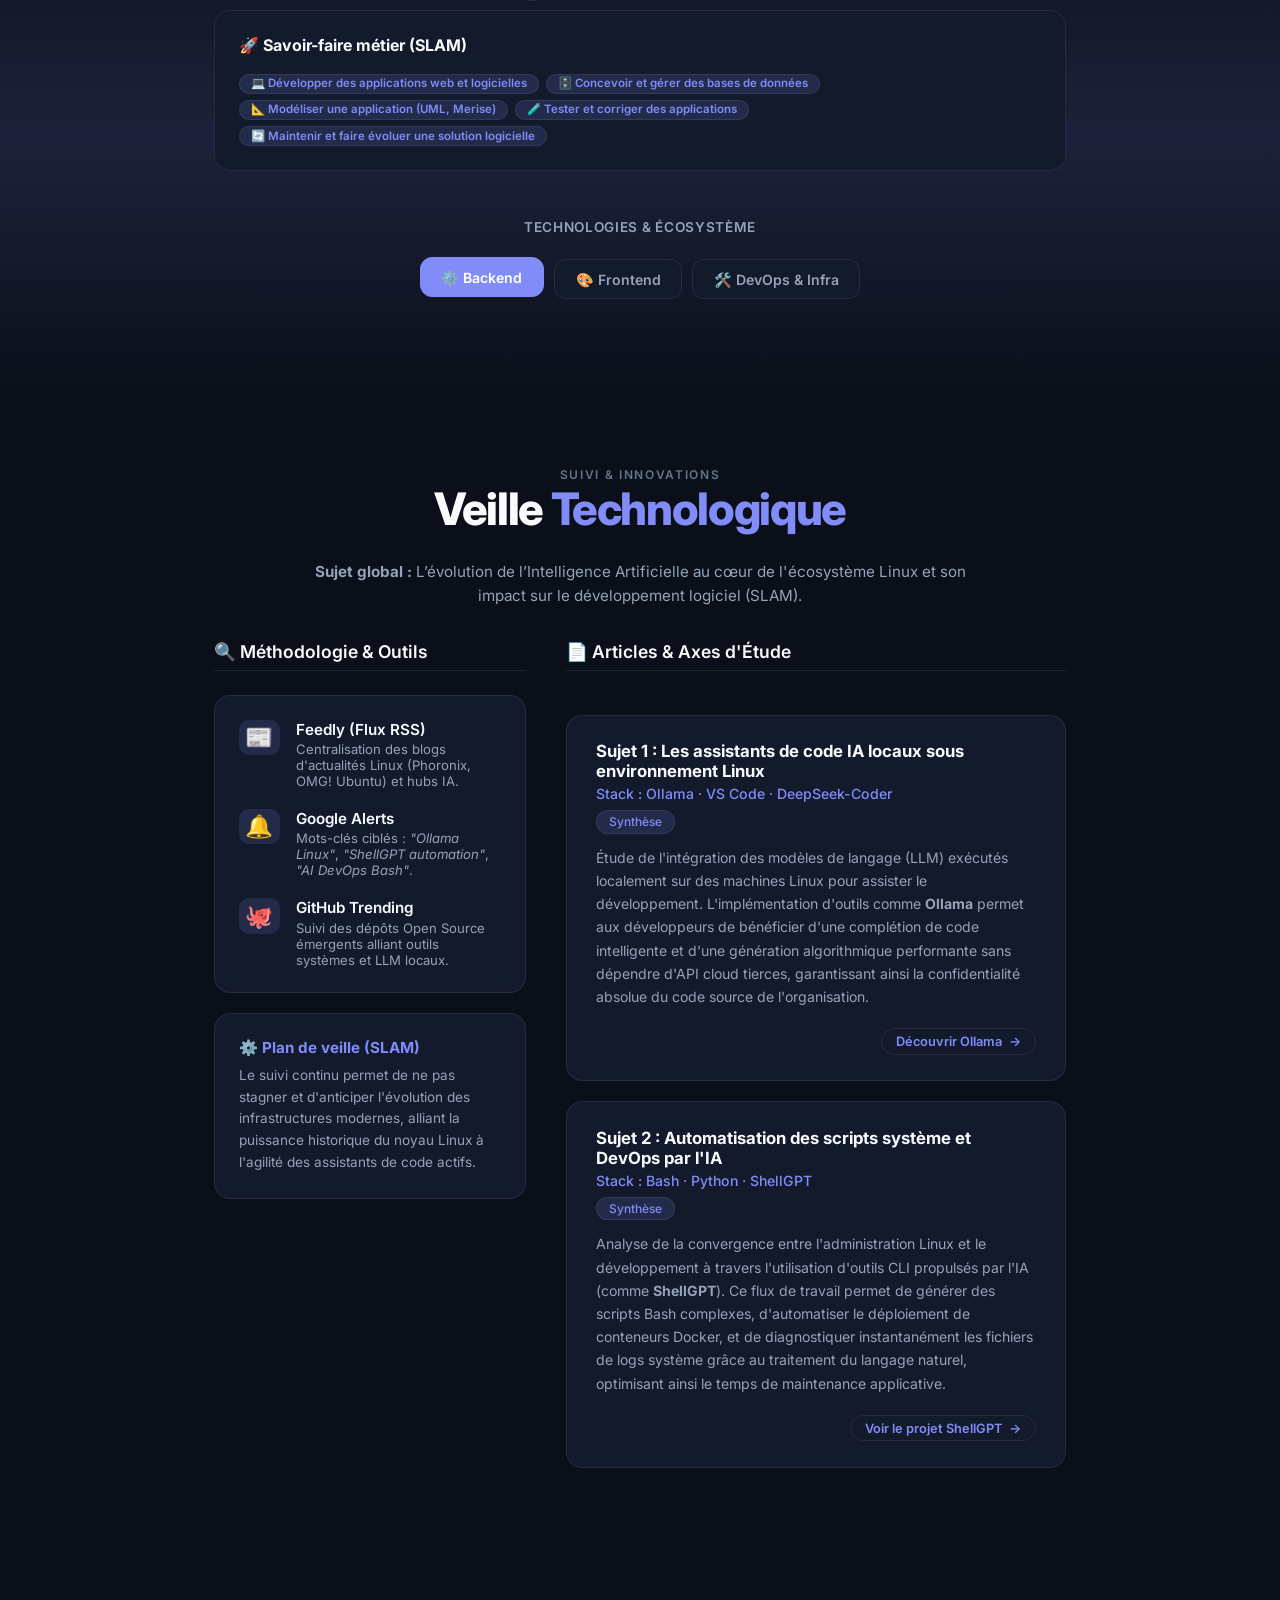
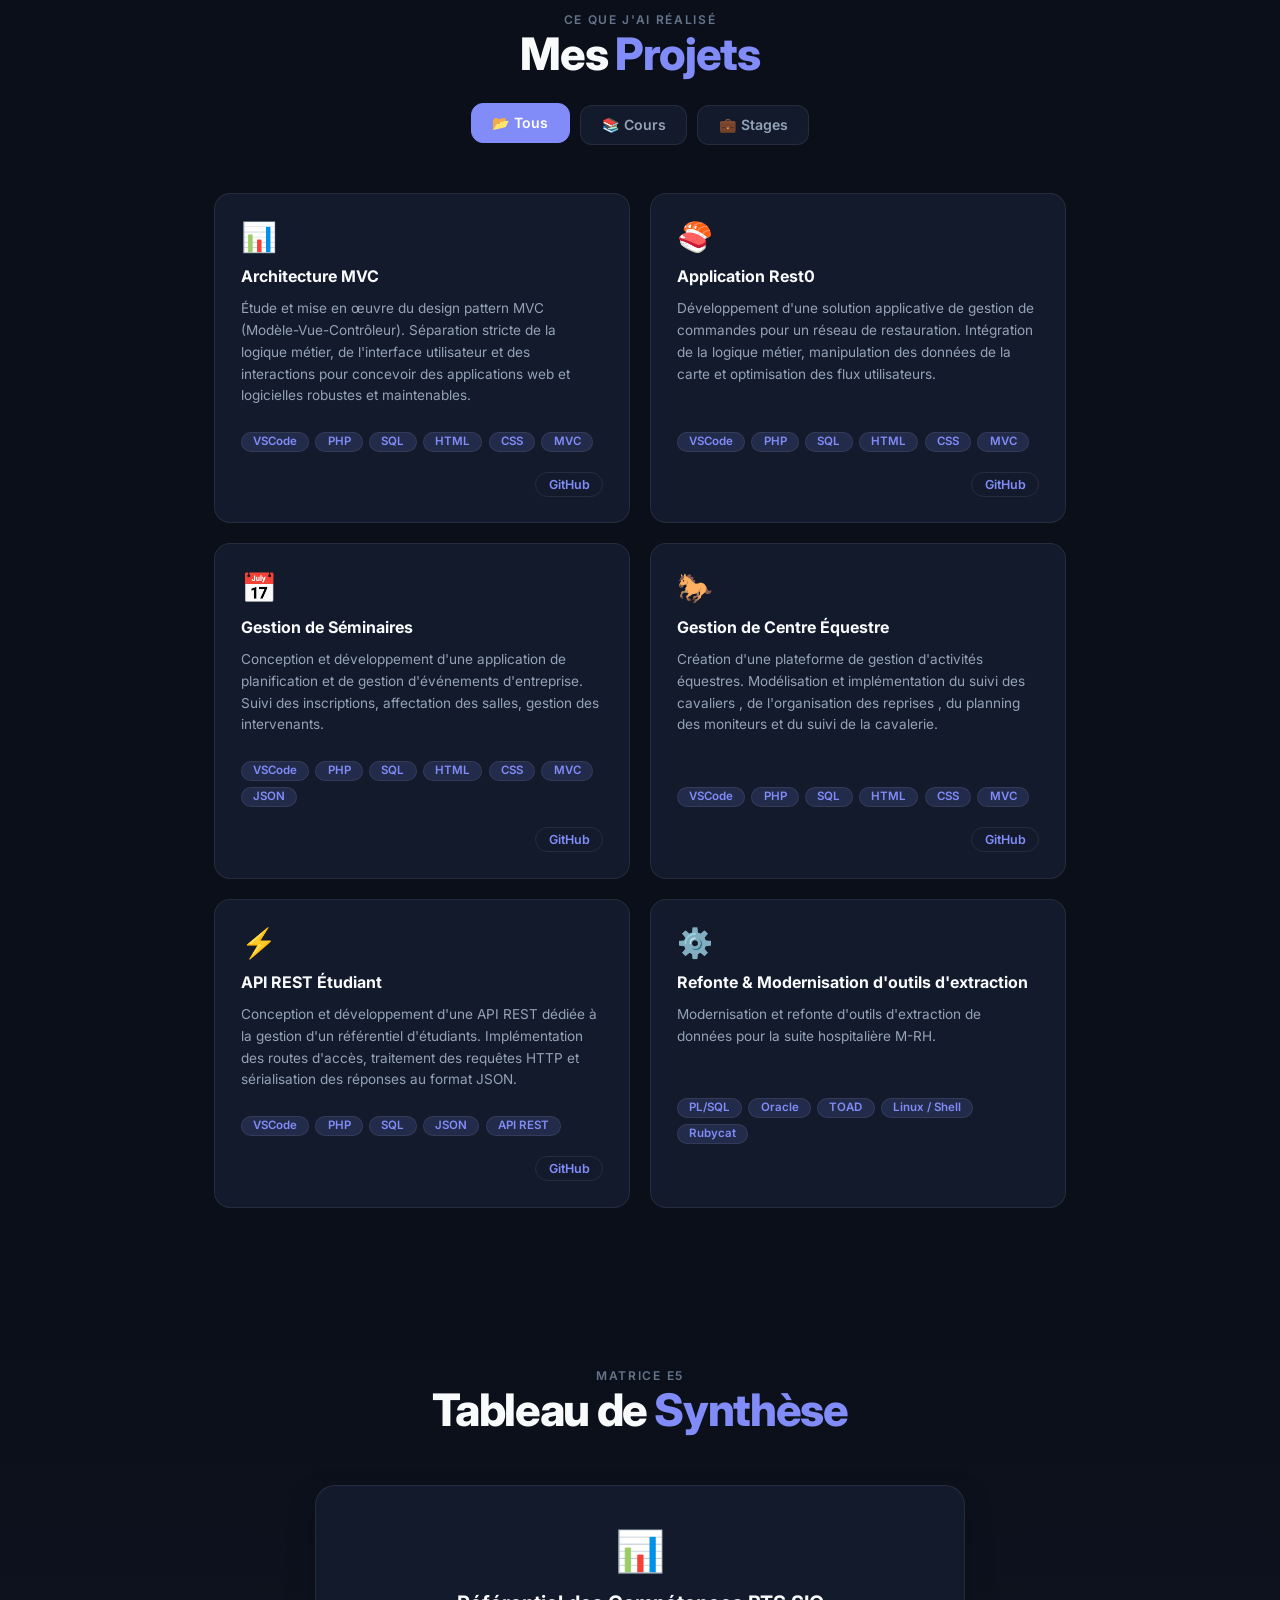
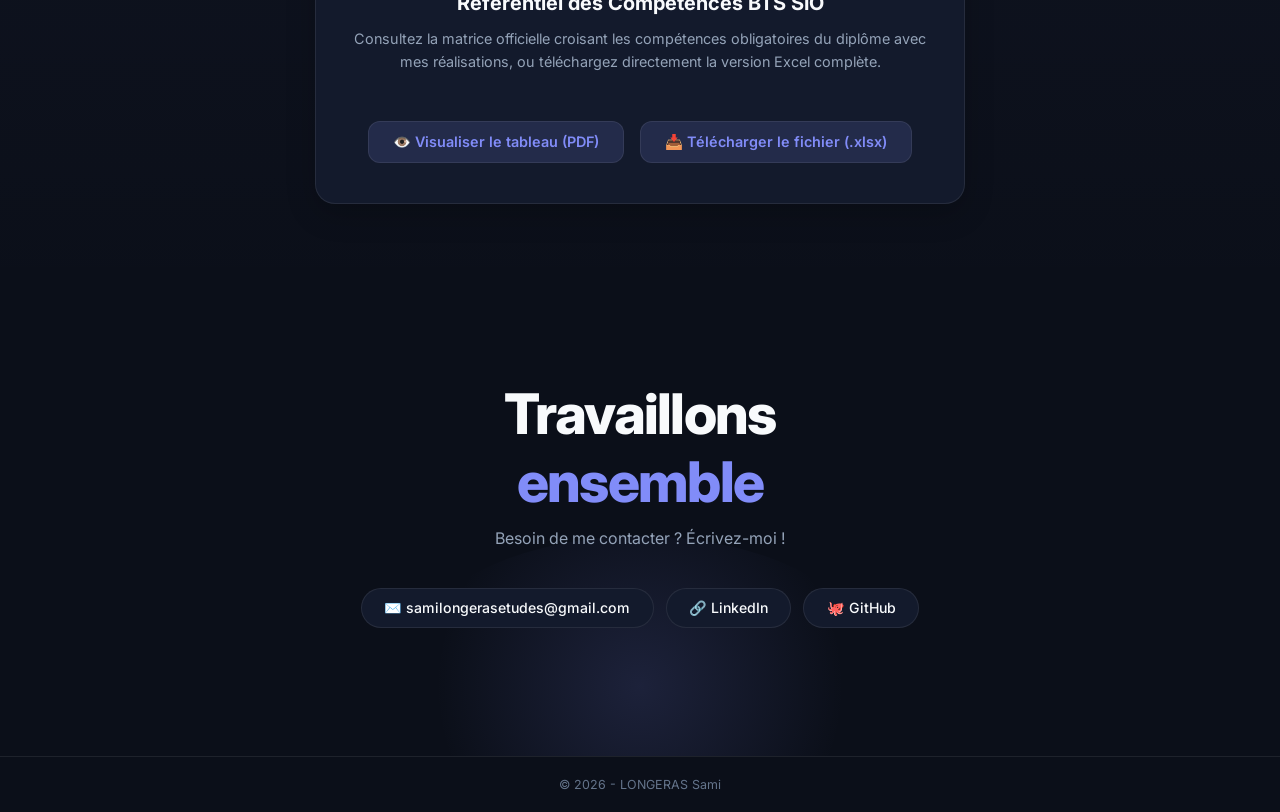
==== commit f610adac: "Adjust loading screen timing for smoother experience Updated loading screen duration and interval fo" ====
--- a/index.html
+++ b/index.html
@@ -753,7 +753,7 @@
     if (event.target === document.getElementById('syntheseModal')) closeSyntheseModal();
   }
 
-  // On bloque le site dès le début
+// On bloque le site dès le début
 document.body.classList.add('loading');
 
 window.addEventListener('load', () => {
@@ -761,8 +761,8 @@
   const loader = document.getElementById('loading-screen');
   
   let currentPercent = 0;
-  const duration = 3500; // 5000 ms = 5 secondes
-  const intervalTime = 50; // Mise à jour du texte toutes les 50ms
+  const duration = 2500; // 2500 ms = 2,5 secondes pile
+  const intervalTime = 25; // Plus rapide pour un défilement fluide
   const step = 100 / (duration / intervalTime);
 
   // Compteur dynamique pour le texte du pourcentage
@@ -778,7 +778,7 @@
       // On réactive le scroll du portfolio une fois l'écran disparu
       setTimeout(() => {
         document.body.classList.remove('loading');
-      }, 600); // 600ms correspond au temps du fondu CSS
+      }, 600); // Temps du fondu CSS
     }
     percentageTxt.textContent = Math.floor(currentPercent) + '%';
   }, intervalTime);
